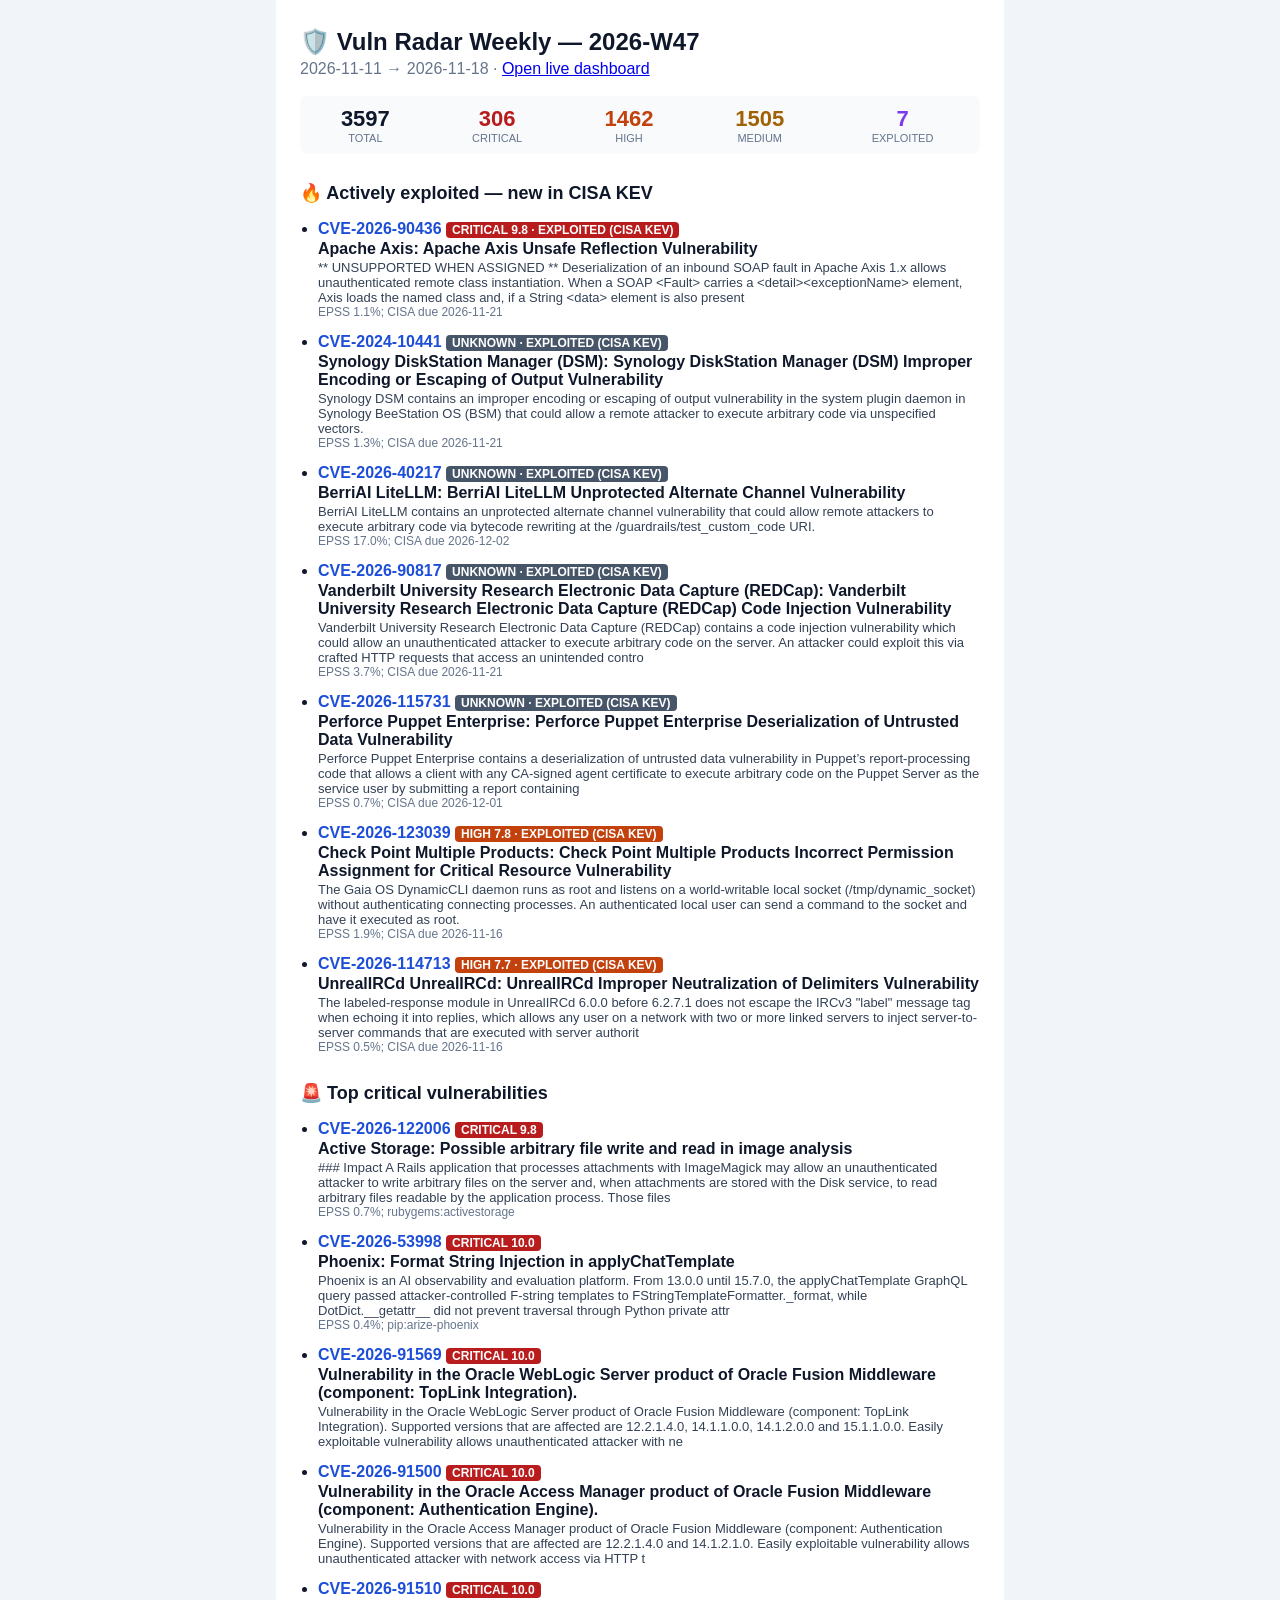
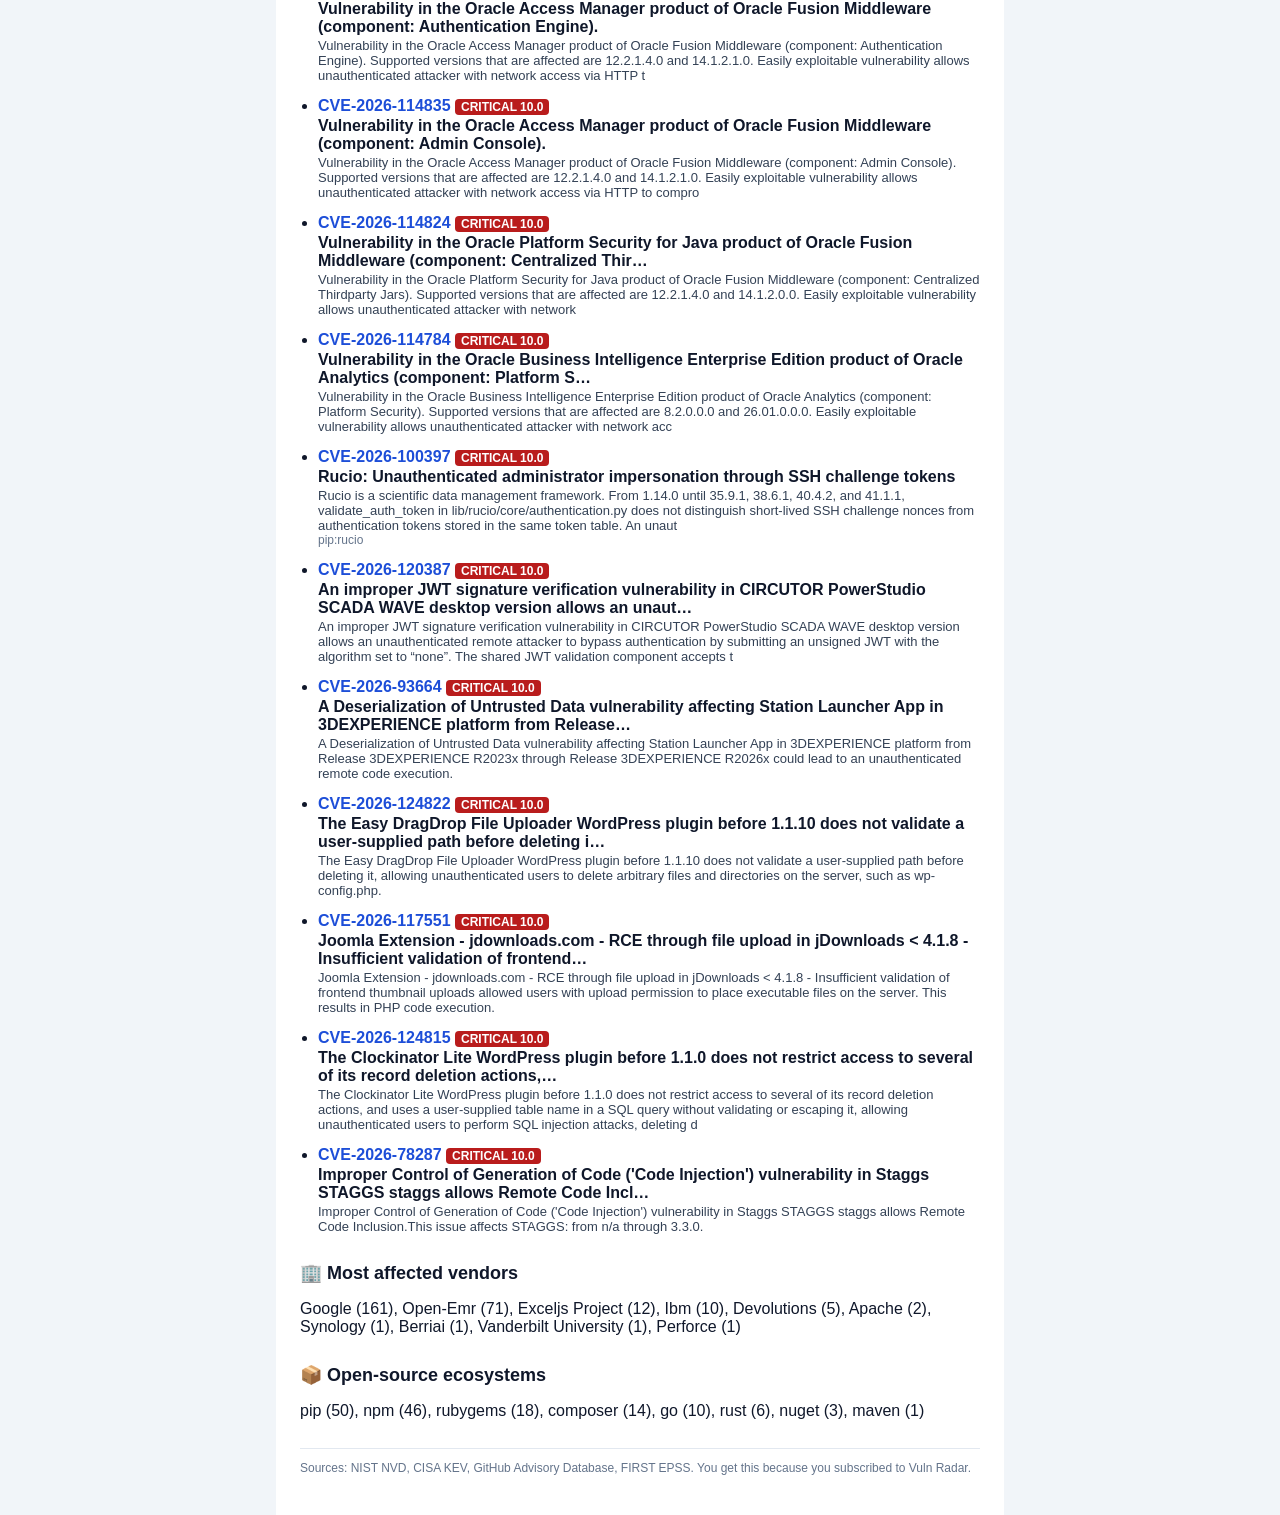
==== newsletters/2026-W47.html @ 82b502a0 "newsletter: 2026-W47" ====
<!doctype html><html><head><meta charset="utf-8"><meta name="viewport" content="width=device-width,initial-scale=1"><title>Vuln Radar Weekly 2026-W47</title></head><body style="margin:0;background:#f1f5f9;font-family:-apple-system,Segoe UI,Roboto,Helvetica,Arial,sans-serif;color:#0f172a"><div style="max-width:680px;margin:0 auto;background:#fff;padding:28px 24px"><h1 style="margin:0;font-size:24px">🛡️ Vuln Radar Weekly — 2026-W47</h1><p style="color:#64748b;margin:4px 0 18px">2026-11-11 → 2026-11-18 · <a href="https://ratsim-rabeson.github.io/vuln-radar/">Open live dashboard</a></p><table style="width:100%;border-collapse:collapse;background:#f8fafc;border-radius:8px"><tr><td style="padding:10px;text-align:center"><div style="font-size:22px;font-weight:800;color:#0f172a">3597</div><div style="font-size:11px;color:#64748b;text-transform:uppercase">Total</div></td><td style="padding:10px;text-align:center"><div style="font-size:22px;font-weight:800;color:#b91c1c">306</div><div style="font-size:11px;color:#64748b;text-transform:uppercase">Critical</div></td><td style="padding:10px;text-align:center"><div style="font-size:22px;font-weight:800;color:#c2410c">1462</div><div style="font-size:11px;color:#64748b;text-transform:uppercase">High</div></td><td style="padding:10px;text-align:center"><div style="font-size:22px;font-weight:800;color:#a16207">1505</div><div style="font-size:11px;color:#64748b;text-transform:uppercase">Medium</div></td><td style="padding:10px;text-align:center"><div style="font-size:22px;font-weight:800;color:#7c3aed">7</div><div style="font-size:11px;color:#64748b;text-transform:uppercase">Exploited</div></td></tr></table><h2 style="font-size:18px;margin:28px 0 10px">🔥 Actively exploited — new in CISA KEV</h2><ul style="padding-left:18px"><li style="margin:0 0 14px"><a href="https://nvd.nist.gov/vuln/detail/CVE-2026-90436" style="font-weight:700;color:#1d4ed8;text-decoration:none">CVE-2026-90436</a> <span style="background:#b91c1c;color:#fff;border-radius:4px;padding:1px 6px;font-size:12px;font-weight:600">CRITICAL 9.8 · EXPLOITED (CISA KEV)</span><div style="font-weight:600;margin:2px 0">Apache Axis: Apache Axis Unsafe Reflection Vulnerability</div><div style="color:#334155;font-size:13px">** UNSUPPORTED WHEN ASSIGNED ** Deserialization of an inbound SOAP fault in Apache Axis 1.x allows unauthenticated remote class instantiation. When a SOAP &lt;Fault&gt; carries a &lt;detail&gt;&lt;exceptionName&gt; element, Axis loads the named class and, if a String &lt;data&gt; element is also present</div><div style="color:#64748b;font-size:12px">EPSS 1.1%; CISA due 2026-11-21</div></li><li style="margin:0 0 14px"><a href="https://nvd.nist.gov/vuln/detail/CVE-2024-10441" style="font-weight:700;color:#1d4ed8;text-decoration:none">CVE-2024-10441</a> <span style="background:#475569;color:#fff;border-radius:4px;padding:1px 6px;font-size:12px;font-weight:600">UNKNOWN · EXPLOITED (CISA KEV)</span><div style="font-weight:600;margin:2px 0">Synology DiskStation Manager (DSM): Synology DiskStation Manager (DSM) Improper Encoding or Escaping of Output Vulnerability</div><div style="color:#334155;font-size:13px">Synology DSM contains an improper encoding or escaping of output vulnerability in the system plugin daemon in Synology BeeStation OS (BSM) that could allow a remote attacker to execute arbitrary code via unspecified vectors.</div><div style="color:#64748b;font-size:12px">EPSS 1.3%; CISA due 2026-11-21</div></li><li style="margin:0 0 14px"><a href="https://nvd.nist.gov/vuln/detail/CVE-2026-40217" style="font-weight:700;color:#1d4ed8;text-decoration:none">CVE-2026-40217</a> <span style="background:#475569;color:#fff;border-radius:4px;padding:1px 6px;font-size:12px;font-weight:600">UNKNOWN · EXPLOITED (CISA KEV)</span><div style="font-weight:600;margin:2px 0">BerriAI LiteLLM: BerriAI LiteLLM Unprotected Alternate Channel Vulnerability</div><div style="color:#334155;font-size:13px">BerriAI LiteLLM contains an unprotected alternate channel vulnerability that could allow remote attackers to execute arbitrary code via bytecode rewriting at the /guardrails/test_custom_code URI.</div><div style="color:#64748b;font-size:12px">EPSS 17.0%; CISA due 2026-12-02</div></li><li style="margin:0 0 14px"><a href="https://nvd.nist.gov/vuln/detail/CVE-2026-90817" style="font-weight:700;color:#1d4ed8;text-decoration:none">CVE-2026-90817</a> <span style="background:#475569;color:#fff;border-radius:4px;padding:1px 6px;font-size:12px;font-weight:600">UNKNOWN · EXPLOITED (CISA KEV)</span><div style="font-weight:600;margin:2px 0">Vanderbilt University Research Electronic Data Capture (REDCap): Vanderbilt University Research Electronic Data Capture (REDCap) Code Injection Vulnerability</div><div style="color:#334155;font-size:13px">Vanderbilt University Research Electronic Data Capture (REDCap) contains a code injection vulnerability which could allow an unauthenticated attacker to execute arbitrary code on the server. An attacker could exploit this via crafted HTTP requests that access an unintended contro</div><div style="color:#64748b;font-size:12px">EPSS 3.7%; CISA due 2026-11-21</div></li><li style="margin:0 0 14px"><a href="https://nvd.nist.gov/vuln/detail/CVE-2026-115731" style="font-weight:700;color:#1d4ed8;text-decoration:none">CVE-2026-115731</a> <span style="background:#475569;color:#fff;border-radius:4px;padding:1px 6px;font-size:12px;font-weight:600">UNKNOWN · EXPLOITED (CISA KEV)</span><div style="font-weight:600;margin:2px 0">Perforce Puppet Enterprise: Perforce Puppet Enterprise Deserialization of Untrusted Data Vulnerability</div><div style="color:#334155;font-size:13px">Perforce Puppet Enterprise contains a deserialization of untrusted data vulnerability in Puppet’s report-processing code that allows a client with any CA-signed agent certificate to execute arbitrary code on the Puppet Server as the service user by submitting a report containing </div><div style="color:#64748b;font-size:12px">EPSS 0.7%; CISA due 2026-12-01</div></li><li style="margin:0 0 14px"><a href="https://nvd.nist.gov/vuln/detail/CVE-2026-123039" style="font-weight:700;color:#1d4ed8;text-decoration:none">CVE-2026-123039</a> <span style="background:#c2410c;color:#fff;border-radius:4px;padding:1px 6px;font-size:12px;font-weight:600">HIGH 7.8 · EXPLOITED (CISA KEV)</span><div style="font-weight:600;margin:2px 0">Check Point Multiple Products: Check Point Multiple Products Incorrect Permission Assignment for Critical Resource Vulnerability</div><div style="color:#334155;font-size:13px">The Gaia OS DynamicCLI daemon runs as root and listens on a world-writable local socket (/tmp/dynamic_socket) without authenticating connecting processes. An authenticated local user can send a command to the socket and have it executed as root.</div><div style="color:#64748b;font-size:12px">EPSS 1.9%; CISA due 2026-11-16</div></li><li style="margin:0 0 14px"><a href="https://nvd.nist.gov/vuln/detail/CVE-2026-114713" style="font-weight:700;color:#1d4ed8;text-decoration:none">CVE-2026-114713</a> <span style="background:#c2410c;color:#fff;border-radius:4px;padding:1px 6px;font-size:12px;font-weight:600">HIGH 7.7 · EXPLOITED (CISA KEV)</span><div style="font-weight:600;margin:2px 0">UnrealIRCd UnrealIRCd: UnrealIRCd Improper Neutralization of Delimiters Vulnerability</div><div style="color:#334155;font-size:13px">The labeled-response module in UnrealIRCd 6.0.0 before 6.2.7.1 does not escape the IRCv3 &quot;label&quot; message tag when echoing it into replies, which allows any user on a network with two or more linked servers to inject server-to-server commands that are executed with server authorit</div><div style="color:#64748b;font-size:12px">EPSS 0.5%; CISA due 2026-11-16</div></li></ul><h2 style="font-size:18px;margin:28px 0 10px">🚨 Top critical vulnerabilities</h2><ul style="padding-left:18px"><li style="margin:0 0 14px"><a href="https://github.com/advisories/GHSA-f3w6-w445-fwh9" style="font-weight:700;color:#1d4ed8;text-decoration:none">CVE-2026-122006</a> <span style="background:#b91c1c;color:#fff;border-radius:4px;padding:1px 6px;font-size:12px;font-weight:600">CRITICAL 9.8</span><div style="font-weight:600;margin:2px 0">Active Storage: Possible arbitrary file write and read in image analysis</div><div style="color:#334155;font-size:13px">### Impact
A Rails application that processes attachments with ImageMagick may allow an unauthenticated attacker to write arbitrary files on the server and, when attachments are stored with the Disk service, to read arbitrary files readable by the application process. Those files</div><div style="color:#64748b;font-size:12px">EPSS 0.7%; rubygems:activestorage</div></li><li style="margin:0 0 14px"><a href="https://nvd.nist.gov/vuln/detail/CVE-2026-53998" style="font-weight:700;color:#1d4ed8;text-decoration:none">CVE-2026-53998</a> <span style="background:#b91c1c;color:#fff;border-radius:4px;padding:1px 6px;font-size:12px;font-weight:600">CRITICAL 10.0</span><div style="font-weight:600;margin:2px 0">Phoenix: Format String Injection in applyChatTemplate</div><div style="color:#334155;font-size:13px">Phoenix is an AI observability and evaluation platform. From 13.0.0 until 15.7.0, the applyChatTemplate GraphQL query passed attacker-controlled F-string templates to FStringTemplateFormatter._format, while DotDict.__getattr__ did not prevent traversal through Python private attr</div><div style="color:#64748b;font-size:12px">EPSS 0.4%; pip:arize-phoenix</div></li><li style="margin:0 0 14px"><a href="https://nvd.nist.gov/vuln/detail/CVE-2026-91569" style="font-weight:700;color:#1d4ed8;text-decoration:none">CVE-2026-91569</a> <span style="background:#b91c1c;color:#fff;border-radius:4px;padding:1px 6px;font-size:12px;font-weight:600">CRITICAL 10.0</span><div style="font-weight:600;margin:2px 0">Vulnerability in the Oracle WebLogic Server product of Oracle Fusion Middleware (component: TopLink Integration).</div><div style="color:#334155;font-size:13px">Vulnerability in the Oracle WebLogic Server product of Oracle Fusion Middleware (component: TopLink Integration).  Supported versions that are affected are 12.2.1.4.0, 14.1.1.0.0, 14.1.2.0.0 and  15.1.1.0.0. Easily exploitable vulnerability allows unauthenticated attacker with ne</div></li><li style="margin:0 0 14px"><a href="https://nvd.nist.gov/vuln/detail/CVE-2026-91500" style="font-weight:700;color:#1d4ed8;text-decoration:none">CVE-2026-91500</a> <span style="background:#b91c1c;color:#fff;border-radius:4px;padding:1px 6px;font-size:12px;font-weight:600">CRITICAL 10.0</span><div style="font-weight:600;margin:2px 0">Vulnerability in the Oracle Access Manager product of Oracle Fusion Middleware (component: Authentication Engine).</div><div style="color:#334155;font-size:13px">Vulnerability in the Oracle Access Manager product of Oracle Fusion Middleware (component: Authentication Engine).  Supported versions that are affected are 12.2.1.4.0 and  14.1.2.1.0. Easily exploitable vulnerability allows unauthenticated attacker with network access via HTTP t</div></li><li style="margin:0 0 14px"><a href="https://nvd.nist.gov/vuln/detail/CVE-2026-91510" style="font-weight:700;color:#1d4ed8;text-decoration:none">CVE-2026-91510</a> <span style="background:#b91c1c;color:#fff;border-radius:4px;padding:1px 6px;font-size:12px;font-weight:600">CRITICAL 10.0</span><div style="font-weight:600;margin:2px 0">Vulnerability in the Oracle Access Manager product of Oracle Fusion Middleware (component: Authentication Engine).</div><div style="color:#334155;font-size:13px">Vulnerability in the Oracle Access Manager product of Oracle Fusion Middleware (component: Authentication Engine).  Supported versions that are affected are 12.2.1.4.0 and  14.1.2.1.0. Easily exploitable vulnerability allows unauthenticated attacker with network access via HTTP t</div></li><li style="margin:0 0 14px"><a href="https://nvd.nist.gov/vuln/detail/CVE-2026-114835" style="font-weight:700;color:#1d4ed8;text-decoration:none">CVE-2026-114835</a> <span style="background:#b91c1c;color:#fff;border-radius:4px;padding:1px 6px;font-size:12px;font-weight:600">CRITICAL 10.0</span><div style="font-weight:600;margin:2px 0">Vulnerability in the Oracle Access Manager product of Oracle Fusion Middleware (component: Admin Console).</div><div style="color:#334155;font-size:13px">Vulnerability in the Oracle Access Manager product of Oracle Fusion Middleware (component: Admin Console).  Supported versions that are affected are 12.2.1.4.0 and  14.1.2.1.0. Easily exploitable vulnerability allows unauthenticated attacker with network access via HTTP to compro</div></li><li style="margin:0 0 14px"><a href="https://nvd.nist.gov/vuln/detail/CVE-2026-114824" style="font-weight:700;color:#1d4ed8;text-decoration:none">CVE-2026-114824</a> <span style="background:#b91c1c;color:#fff;border-radius:4px;padding:1px 6px;font-size:12px;font-weight:600">CRITICAL 10.0</span><div style="font-weight:600;margin:2px 0">Vulnerability in the Oracle Platform Security for Java product of Oracle Fusion Middleware (component: Centralized Thir…</div><div style="color:#334155;font-size:13px">Vulnerability in the Oracle Platform Security for Java product of Oracle Fusion Middleware (component: Centralized Thirdparty Jars).  Supported versions that are affected are 12.2.1.4.0 and  14.1.2.0.0. Easily exploitable vulnerability allows unauthenticated attacker with network</div></li><li style="margin:0 0 14px"><a href="https://nvd.nist.gov/vuln/detail/CVE-2026-114784" style="font-weight:700;color:#1d4ed8;text-decoration:none">CVE-2026-114784</a> <span style="background:#b91c1c;color:#fff;border-radius:4px;padding:1px 6px;font-size:12px;font-weight:600">CRITICAL 10.0</span><div style="font-weight:600;margin:2px 0">Vulnerability in the Oracle Business Intelligence Enterprise Edition product of Oracle Analytics (component: Platform S…</div><div style="color:#334155;font-size:13px">Vulnerability in the Oracle Business Intelligence Enterprise Edition product of Oracle Analytics (component: Platform Security).  Supported versions that are affected are 8.2.0.0.0 and  26.01.0.0.0. Easily exploitable vulnerability allows unauthenticated attacker with network acc</div></li><li style="margin:0 0 14px"><a href="https://nvd.nist.gov/vuln/detail/CVE-2026-100397" style="font-weight:700;color:#1d4ed8;text-decoration:none">CVE-2026-100397</a> <span style="background:#b91c1c;color:#fff;border-radius:4px;padding:1px 6px;font-size:12px;font-weight:600">CRITICAL 10.0</span><div style="font-weight:600;margin:2px 0">Rucio: Unauthenticated administrator impersonation through SSH challenge tokens</div><div style="color:#334155;font-size:13px">Rucio is a scientific data management framework. From 1.14.0 until 35.9.1, 38.6.1, 40.4.2, and 41.1.1, validate_auth_token in lib/rucio/core/authentication.py does not distinguish short-lived SSH challenge nonces from authentication tokens stored in the same token table. An unaut</div><div style="color:#64748b;font-size:12px">pip:rucio</div></li><li style="margin:0 0 14px"><a href="https://nvd.nist.gov/vuln/detail/CVE-2026-120387" style="font-weight:700;color:#1d4ed8;text-decoration:none">CVE-2026-120387</a> <span style="background:#b91c1c;color:#fff;border-radius:4px;padding:1px 6px;font-size:12px;font-weight:600">CRITICAL 10.0</span><div style="font-weight:600;margin:2px 0">An improper JWT signature verification vulnerability in CIRCUTOR PowerStudio SCADA WAVE desktop version allows an unaut…</div><div style="color:#334155;font-size:13px">An improper JWT signature verification vulnerability in CIRCUTOR PowerStudio SCADA WAVE desktop version allows an unauthenticated remote attacker to bypass authentication by submitting an unsigned JWT with the algorithm set to “none”. The shared JWT validation component accepts t</div></li><li style="margin:0 0 14px"><a href="https://nvd.nist.gov/vuln/detail/CVE-2026-93664" style="font-weight:700;color:#1d4ed8;text-decoration:none">CVE-2026-93664</a> <span style="background:#b91c1c;color:#fff;border-radius:4px;padding:1px 6px;font-size:12px;font-weight:600">CRITICAL 10.0</span><div style="font-weight:600;margin:2px 0">A Deserialization of Untrusted Data vulnerability affecting Station Launcher App in 3DEXPERIENCE platform from Release…</div><div style="color:#334155;font-size:13px">A Deserialization of Untrusted Data vulnerability affecting Station Launcher App in 3DEXPERIENCE platform from Release 3DEXPERIENCE R2023x through Release 3DEXPERIENCE R2026x could lead to an unauthenticated remote code execution.</div></li><li style="margin:0 0 14px"><a href="https://nvd.nist.gov/vuln/detail/CVE-2026-124822" style="font-weight:700;color:#1d4ed8;text-decoration:none">CVE-2026-124822</a> <span style="background:#b91c1c;color:#fff;border-radius:4px;padding:1px 6px;font-size:12px;font-weight:600">CRITICAL 10.0</span><div style="font-weight:600;margin:2px 0">The Easy DragDrop File Uploader WordPress plugin before 1.1.10 does not validate a user-supplied path before deleting i…</div><div style="color:#334155;font-size:13px">The Easy DragDrop File Uploader WordPress plugin before 1.1.10 does not validate a user-supplied path before deleting it, allowing unauthenticated users to delete arbitrary files and directories on the server, such as wp-config.php.</div></li><li style="margin:0 0 14px"><a href="https://nvd.nist.gov/vuln/detail/CVE-2026-117551" style="font-weight:700;color:#1d4ed8;text-decoration:none">CVE-2026-117551</a> <span style="background:#b91c1c;color:#fff;border-radius:4px;padding:1px 6px;font-size:12px;font-weight:600">CRITICAL 10.0</span><div style="font-weight:600;margin:2px 0">Joomla Extension - jdownloads.com - RCE through file upload in jDownloads &lt; 4.1.8 - Insufficient validation of frontend…</div><div style="color:#334155;font-size:13px">Joomla Extension - jdownloads.com - RCE through file upload in jDownloads &lt; 4.1.8 -  Insufficient validation of frontend thumbnail uploads allowed users with upload permission to place executable files on the server. This results in PHP code execution.</div></li><li style="margin:0 0 14px"><a href="https://nvd.nist.gov/vuln/detail/CVE-2026-124815" style="font-weight:700;color:#1d4ed8;text-decoration:none">CVE-2026-124815</a> <span style="background:#b91c1c;color:#fff;border-radius:4px;padding:1px 6px;font-size:12px;font-weight:600">CRITICAL 10.0</span><div style="font-weight:600;margin:2px 0">The Clockinator Lite WordPress plugin before 1.1.0 does not restrict access to several of its record deletion actions,…</div><div style="color:#334155;font-size:13px">The Clockinator Lite WordPress plugin before 1.1.0 does not restrict access to several of its record deletion actions, and uses a user-supplied table name in a SQL query without validating or escaping it, allowing unauthenticated users to perform SQL injection attacks, deleting d</div></li><li style="margin:0 0 14px"><a href="https://nvd.nist.gov/vuln/detail/CVE-2026-78287" style="font-weight:700;color:#1d4ed8;text-decoration:none">CVE-2026-78287</a> <span style="background:#b91c1c;color:#fff;border-radius:4px;padding:1px 6px;font-size:12px;font-weight:600">CRITICAL 10.0</span><div style="font-weight:600;margin:2px 0">Improper Control of Generation of Code (&#x27;Code Injection&#x27;) vulnerability in Staggs STAGGS staggs allows Remote Code Incl…</div><div style="color:#334155;font-size:13px">Improper Control of Generation of Code (&#x27;Code Injection&#x27;) vulnerability in Staggs STAGGS staggs allows Remote Code Inclusion.This issue affects STAGGS: from n/a through 3.3.0.</div></li></ul><h2 style="font-size:18px;margin:28px 0 10px">🏢 Most affected vendors</h2><p>Google (161), Open-Emr (71), Exceljs Project (12), Ibm (10), Devolutions (5), Apache (2), Synology (1), Berriai (1), Vanderbilt University (1), Perforce (1)</p><h2 style="font-size:18px;margin:28px 0 10px">📦 Open-source ecosystems</h2><p>pip (50), npm (46), rubygems (18), composer (14), go (10), rust (6), nuget (3), maven (1)</p><hr style="border:none;border-top:1px solid #e2e8f0;margin:28px 0 12px"><p style="font-size:12px;color:#64748b">Sources: NIST NVD, CISA KEV, GitHub Advisory Database, FIRST EPSS. You get this because you subscribed to Vuln Radar.</p></div></body></html>
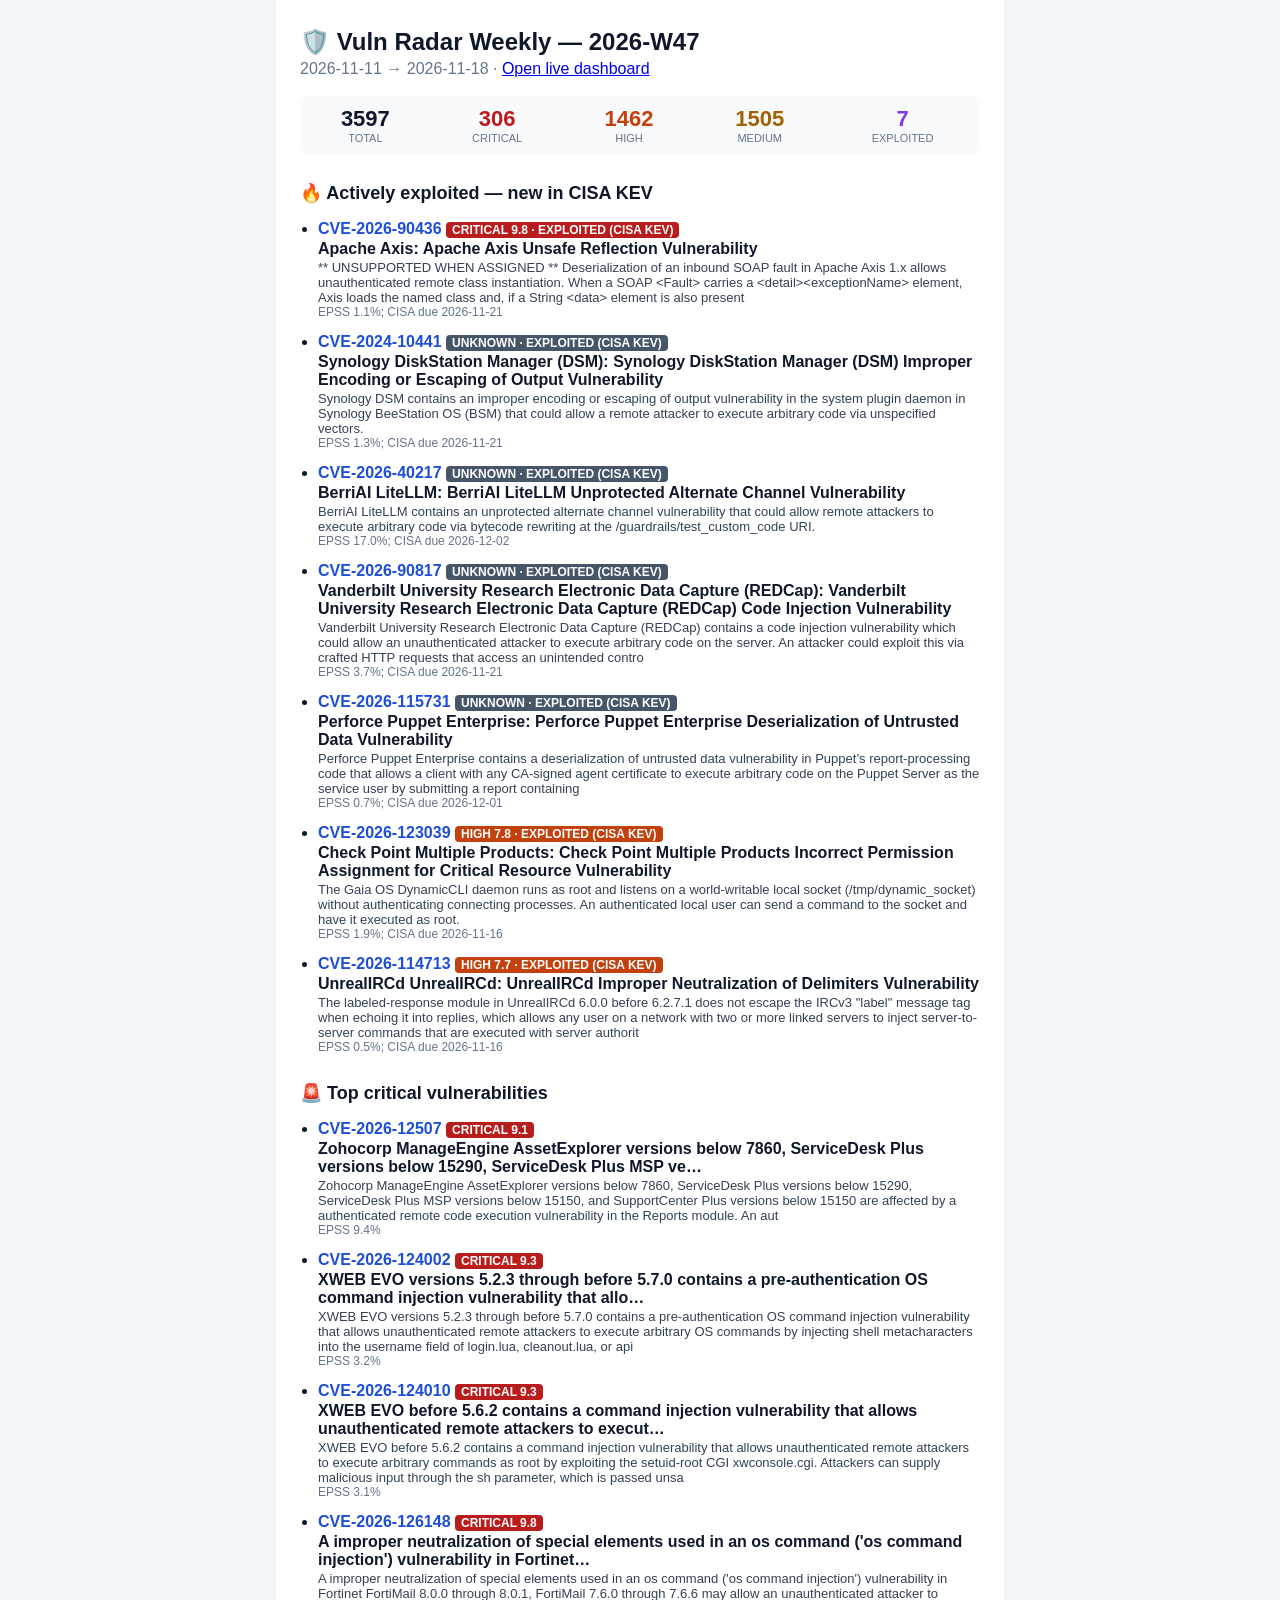
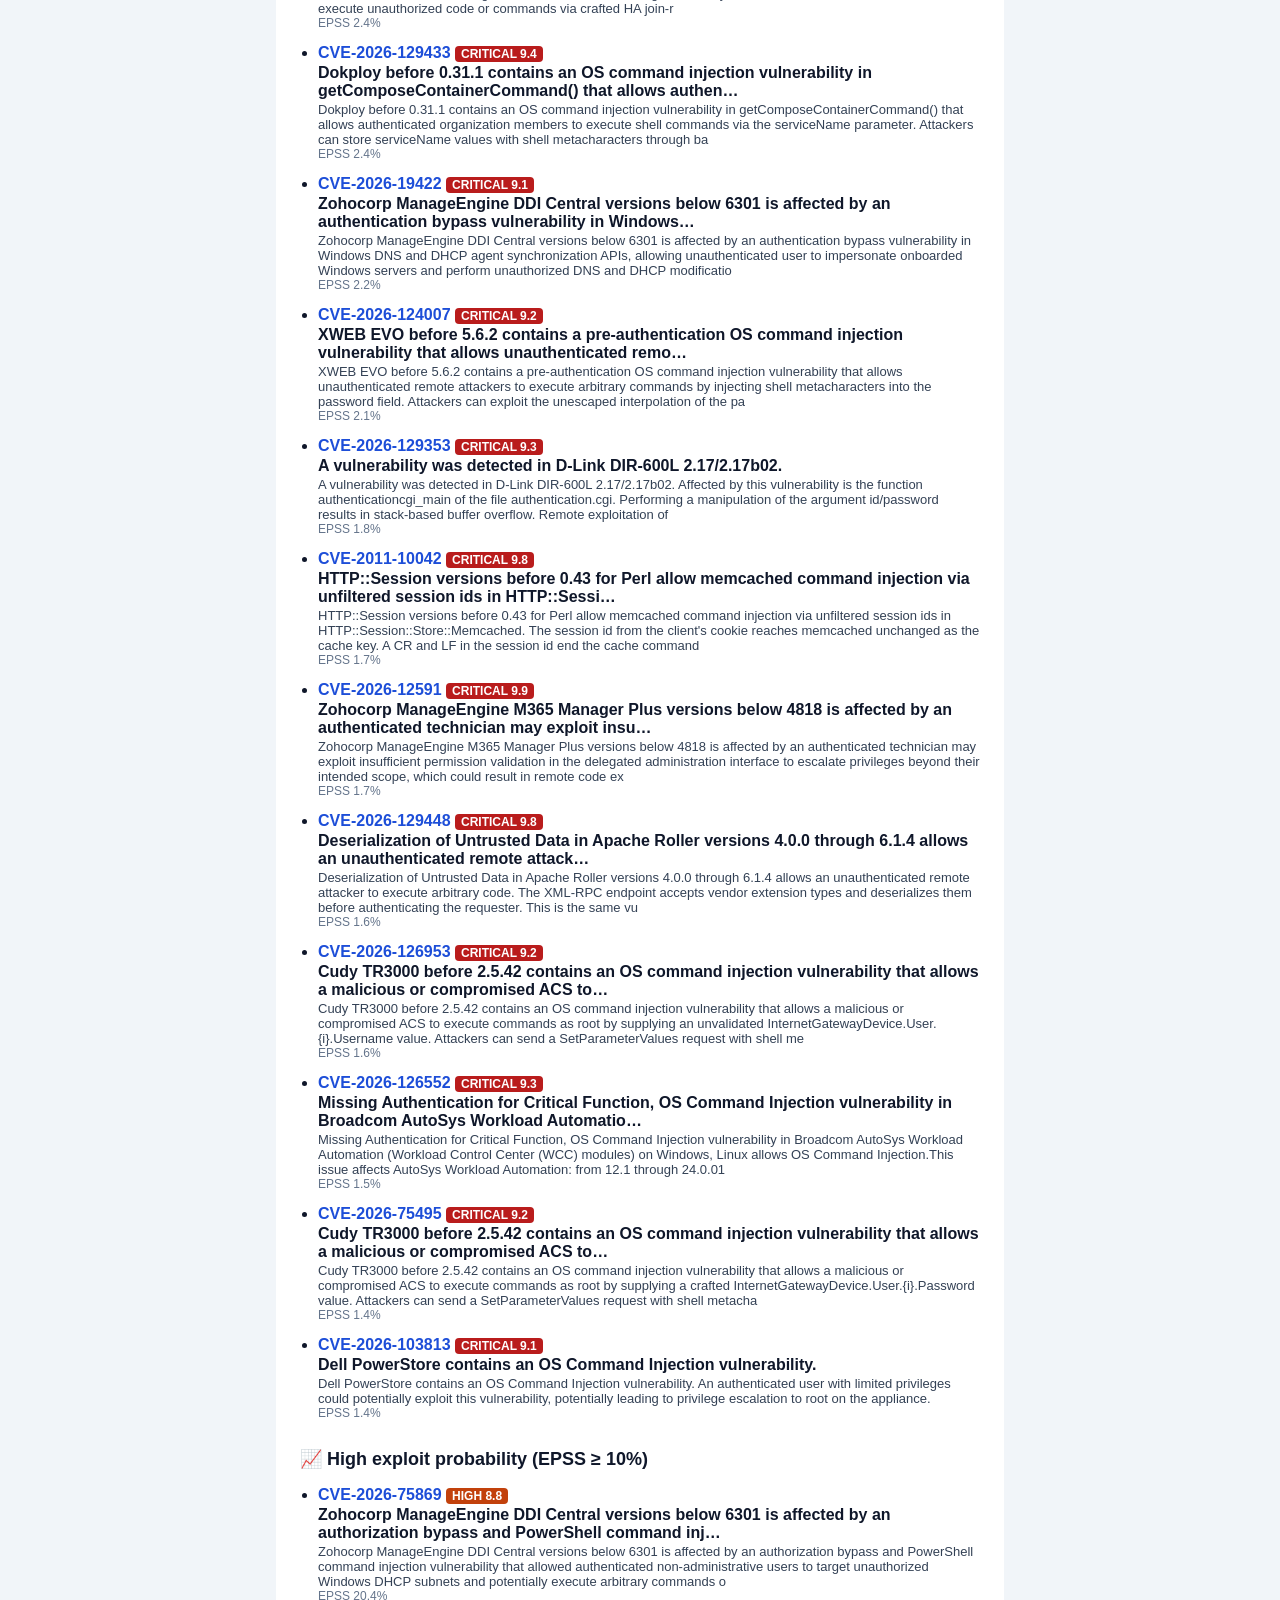
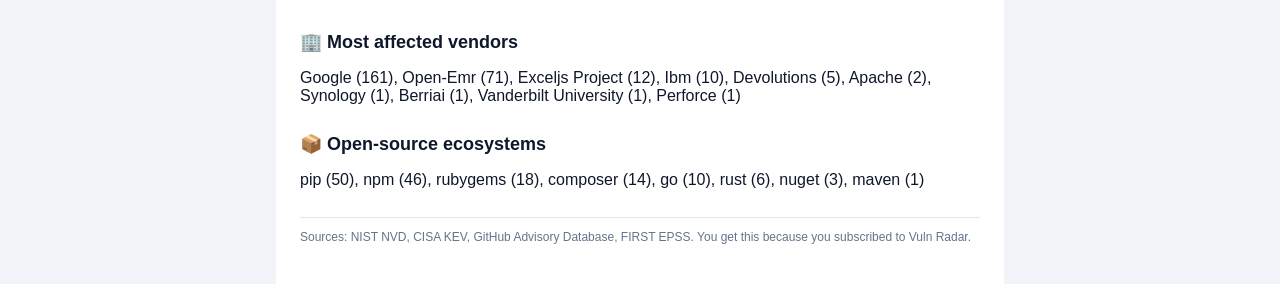
==== commit 91ea5f8b: "newsletter: 2026-W47" ====
--- a/newsletters/2026-W47.html
+++ b/newsletters/2026-W47.html
@@ -1,2 +1,7 @@
-<!doctype html><html><head><meta charset="utf-8"><meta name="viewport" content="width=device-width,initial-scale=1"><title>Vuln Radar Weekly 2026-W47</title></head><body style="margin:0;background:#f1f5f9;font-family:-apple-system,Segoe UI,Roboto,Helvetica,Arial,sans-serif;color:#0f172a"><div style="max-width:680px;margin:0 auto;background:#fff;padding:28px 24px"><h1 style="margin:0;font-size:24px">🛡️ Vuln Radar Weekly — 2026-W47</h1><p style="color:#64748b;margin:4px 0 18px">2026-11-11 → 2026-11-18 · <a href="https://ratsim-rabeson.github.io/vuln-radar/">Open live dashboard</a></p><table style="width:100%;border-collapse:collapse;background:#f8fafc;border-radius:8px"><tr><td style="padding:10px;text-align:center"><div style="font-size:22px;font-weight:800;color:#0f172a">3597</div><div style="font-size:11px;color:#64748b;text-transform:uppercase">Total</div></td><td style="padding:10px;text-align:center"><div style="font-size:22px;font-weight:800;color:#b91c1c">306</div><div style="font-size:11px;color:#64748b;text-transform:uppercase">Critical</div></td><td style="padding:10px;text-align:center"><div style="font-size:22px;font-weight:800;color:#c2410c">1462</div><div style="font-size:11px;color:#64748b;text-transform:uppercase">High</div></td><td style="padding:10px;text-align:center"><div style="font-size:22px;font-weight:800;color:#a16207">1505</div><div style="font-size:11px;color:#64748b;text-transform:uppercase">Medium</div></td><td style="padding:10px;text-align:center"><div style="font-size:22px;font-weight:800;color:#7c3aed">7</div><div style="font-size:11px;color:#64748b;text-transform:uppercase">Exploited</div></td></tr></table><h2 style="font-size:18px;margin:28px 0 10px">🔥 Actively exploited — new in CISA KEV</h2><ul style="padding-left:18px"><li style="margin:0 0 14px"><a href="https://nvd.nist.gov/vuln/detail/CVE-2026-90436" style="font-weight:700;color:#1d4ed8;text-decoration:none">CVE-2026-90436</a> <span style="background:#b91c1c;color:#fff;border-radius:4px;padding:1px 6px;font-size:12px;font-weight:600">CRITICAL 9.8 · EXPLOITED (CISA KEV)</span><div style="font-weight:600;margin:2px 0">Apache Axis: Apache Axis Unsafe Reflection Vulnerability</div><div style="color:#334155;font-size:13px">** UNSUPPORTED WHEN ASSIGNED ** Deserialization of an inbound SOAP fault in Apache Axis 1.x allows unauthenticated remote class instantiation. When a SOAP &lt;Fault&gt; carries a &lt;detail&gt;&lt;exceptionName&gt; element, Axis loads the named class and, if a String &lt;data&gt; element is also present</div><div style="color:#64748b;font-size:12px">EPSS 1.1%; CISA due 2026-11-21</div></li><li style="margin:0 0 14px"><a href="https://nvd.nist.gov/vuln/detail/CVE-2024-10441" style="font-weight:700;color:#1d4ed8;text-decoration:none">CVE-2024-10441</a> <span style="background:#475569;color:#fff;border-radius:4px;padding:1px 6px;font-size:12px;font-weight:600">UNKNOWN · EXPLOITED (CISA KEV)</span><div style="font-weight:600;margin:2px 0">Synology DiskStation Manager (DSM): Synology DiskStation Manager (DSM) Improper Encoding or Escaping of Output Vulnerability</div><div style="color:#334155;font-size:13px">Synology DSM contains an improper encoding or escaping of output vulnerability in the system plugin daemon in Synology BeeStation OS (BSM) that could allow a remote attacker to execute arbitrary code via unspecified vectors.</div><div style="color:#64748b;font-size:12px">EPSS 1.3%; CISA due 2026-11-21</div></li><li style="margin:0 0 14px"><a href="https://nvd.nist.gov/vuln/detail/CVE-2026-40217" style="font-weight:700;color:#1d4ed8;text-decoration:none">CVE-2026-40217</a> <span style="background:#475569;color:#fff;border-radius:4px;padding:1px 6px;font-size:12px;font-weight:600">UNKNOWN · EXPLOITED (CISA KEV)</span><div style="font-weight:600;margin:2px 0">BerriAI LiteLLM: BerriAI LiteLLM Unprotected Alternate Channel Vulnerability</div><div style="color:#334155;font-size:13px">BerriAI LiteLLM contains an unprotected alternate channel vulnerability that could allow remote attackers to execute arbitrary code via bytecode rewriting at the /guardrails/test_custom_code URI.</div><div style="color:#64748b;font-size:12px">EPSS 17.0%; CISA due 2026-12-02</div></li><li style="margin:0 0 14px"><a href="https://nvd.nist.gov/vuln/detail/CVE-2026-90817" style="font-weight:700;color:#1d4ed8;text-decoration:none">CVE-2026-90817</a> <span style="background:#475569;color:#fff;border-radius:4px;padding:1px 6px;font-size:12px;font-weight:600">UNKNOWN · EXPLOITED (CISA KEV)</span><div style="font-weight:600;margin:2px 0">Vanderbilt University Research Electronic Data Capture (REDCap): Vanderbilt University Research Electronic Data Capture (REDCap) Code Injection Vulnerability</div><div style="color:#334155;font-size:13px">Vanderbilt University Research Electronic Data Capture (REDCap) contains a code injection vulnerability which could allow an unauthenticated attacker to execute arbitrary code on the server. An attacker could exploit this via crafted HTTP requests that access an unintended contro</div><div style="color:#64748b;font-size:12px">EPSS 3.7%; CISA due 2026-11-21</div></li><li style="margin:0 0 14px"><a href="https://nvd.nist.gov/vuln/detail/CVE-2026-115731" style="font-weight:700;color:#1d4ed8;text-decoration:none">CVE-2026-115731</a> <span style="background:#475569;color:#fff;border-radius:4px;padding:1px 6px;font-size:12px;font-weight:600">UNKNOWN · EXPLOITED (CISA KEV)</span><div style="font-weight:600;margin:2px 0">Perforce Puppet Enterprise: Perforce Puppet Enterprise Deserialization of Untrusted Data Vulnerability</div><div style="color:#334155;font-size:13px">Perforce Puppet Enterprise contains a deserialization of untrusted data vulnerability in Puppet’s report-processing code that allows a client with any CA-signed agent certificate to execute arbitrary code on the Puppet Server as the service user by submitting a report containing </div><div style="color:#64748b;font-size:12px">EPSS 0.7%; CISA due 2026-12-01</div></li><li style="margin:0 0 14px"><a href="https://nvd.nist.gov/vuln/detail/CVE-2026-123039" style="font-weight:700;color:#1d4ed8;text-decoration:none">CVE-2026-123039</a> <span style="background:#c2410c;color:#fff;border-radius:4px;padding:1px 6px;font-size:12px;font-weight:600">HIGH 7.8 · EXPLOITED (CISA KEV)</span><div style="font-weight:600;margin:2px 0">Check Point Multiple Products: Check Point Multiple Products Incorrect Permission Assignment for Critical Resource Vulnerability</div><div style="color:#334155;font-size:13px">The Gaia OS DynamicCLI daemon runs as root and listens on a world-writable local socket (/tmp/dynamic_socket) without authenticating connecting processes. An authenticated local user can send a command to the socket and have it executed as root.</div><div style="color:#64748b;font-size:12px">EPSS 1.9%; CISA due 2026-11-16</div></li><li style="margin:0 0 14px"><a href="https://nvd.nist.gov/vuln/detail/CVE-2026-114713" style="font-weight:700;color:#1d4ed8;text-decoration:none">CVE-2026-114713</a> <span style="background:#c2410c;color:#fff;border-radius:4px;padding:1px 6px;font-size:12px;font-weight:600">HIGH 7.7 · EXPLOITED (CISA KEV)</span><div style="font-weight:600;margin:2px 0">UnrealIRCd UnrealIRCd: UnrealIRCd Improper Neutralization of Delimiters Vulnerability</div><div style="color:#334155;font-size:13px">The labeled-response module in UnrealIRCd 6.0.0 before 6.2.7.1 does not escape the IRCv3 &quot;label&quot; message tag when echoing it into replies, which allows any user on a network with two or more linked servers to inject server-to-server commands that are executed with server authorit</div><div style="color:#64748b;font-size:12px">EPSS 0.5%; CISA due 2026-11-16</div></li></ul><h2 style="font-size:18px;margin:28px 0 10px">🚨 Top critical vulnerabilities</h2><ul style="padding-left:18px"><li style="margin:0 0 14px"><a href="https://github.com/advisories/GHSA-f3w6-w445-fwh9" style="font-weight:700;color:#1d4ed8;text-decoration:none">CVE-2026-122006</a> <span style="background:#b91c1c;color:#fff;border-radius:4px;padding:1px 6px;font-size:12px;font-weight:600">CRITICAL 9.8</span><div style="font-weight:600;margin:2px 0">Active Storage: Possible arbitrary file write and read in image analysis</div><div style="color:#334155;font-size:13px">### Impact
-A Rails application that processes attachments with ImageMagick may allow an unauthenticated attacker to write arbitrary files on the server and, when attachments are stored with the Disk service, to read arbitrary files readable by the application process. Those files</div><div style="color:#64748b;font-size:12px">EPSS 0.7%; rubygems:activestorage</div></li><li style="margin:0 0 14px"><a href="https://nvd.nist.gov/vuln/detail/CVE-2026-53998" style="font-weight:700;color:#1d4ed8;text-decoration:none">CVE-2026-53998</a> <span style="background:#b91c1c;color:#fff;border-radius:4px;padding:1px 6px;font-size:12px;font-weight:600">CRITICAL 10.0</span><div style="font-weight:600;margin:2px 0">Phoenix: Format String Injection in applyChatTemplate</div><div style="color:#334155;font-size:13px">Phoenix is an AI observability and evaluation platform. From 13.0.0 until 15.7.0, the applyChatTemplate GraphQL query passed attacker-controlled F-string templates to FStringTemplateFormatter._format, while DotDict.__getattr__ did not prevent traversal through Python private attr</div><div style="color:#64748b;font-size:12px">EPSS 0.4%; pip:arize-phoenix</div></li><li style="margin:0 0 14px"><a href="https://nvd.nist.gov/vuln/detail/CVE-2026-91569" style="font-weight:700;color:#1d4ed8;text-decoration:none">CVE-2026-91569</a> <span style="background:#b91c1c;color:#fff;border-radius:4px;padding:1px 6px;font-size:12px;font-weight:600">CRITICAL 10.0</span><div style="font-weight:600;margin:2px 0">Vulnerability in the Oracle WebLogic Server product of Oracle Fusion Middleware (component: TopLink Integration).</div><div style="color:#334155;font-size:13px">Vulnerability in the Oracle WebLogic Server product of Oracle Fusion Middleware (component: TopLink Integration).  Supported versions that are affected are 12.2.1.4.0, 14.1.1.0.0, 14.1.2.0.0 and  15.1.1.0.0. Easily exploitable vulnerability allows unauthenticated attacker with ne</div></li><li style="margin:0 0 14px"><a href="https://nvd.nist.gov/vuln/detail/CVE-2026-91500" style="font-weight:700;color:#1d4ed8;text-decoration:none">CVE-2026-91500</a> <span style="background:#b91c1c;color:#fff;border-radius:4px;padding:1px 6px;font-size:12px;font-weight:600">CRITICAL 10.0</span><div style="font-weight:600;margin:2px 0">Vulnerability in the Oracle Access Manager product of Oracle Fusion Middleware (component: Authentication Engine).</div><div style="color:#334155;font-size:13px">Vulnerability in the Oracle Access Manager product of Oracle Fusion Middleware (component: Authentication Engine).  Supported versions that are affected are 12.2.1.4.0 and  14.1.2.1.0. Easily exploitable vulnerability allows unauthenticated attacker with network access via HTTP t</div></li><li style="margin:0 0 14px"><a href="https://nvd.nist.gov/vuln/detail/CVE-2026-91510" style="font-weight:700;color:#1d4ed8;text-decoration:none">CVE-2026-91510</a> <span style="background:#b91c1c;color:#fff;border-radius:4px;padding:1px 6px;font-size:12px;font-weight:600">CRITICAL 10.0</span><div style="font-weight:600;margin:2px 0">Vulnerability in the Oracle Access Manager product of Oracle Fusion Middleware (component: Authentication Engine).</div><div style="color:#334155;font-size:13px">Vulnerability in the Oracle Access Manager product of Oracle Fusion Middleware (component: Authentication Engine).  Supported versions that are affected are 12.2.1.4.0 and  14.1.2.1.0. Easily exploitable vulnerability allows unauthenticated attacker with network access via HTTP t</div></li><li style="margin:0 0 14px"><a href="https://nvd.nist.gov/vuln/detail/CVE-2026-114835" style="font-weight:700;color:#1d4ed8;text-decoration:none">CVE-2026-114835</a> <span style="background:#b91c1c;color:#fff;border-radius:4px;padding:1px 6px;font-size:12px;font-weight:600">CRITICAL 10.0</span><div style="font-weight:600;margin:2px 0">Vulnerability in the Oracle Access Manager product of Oracle Fusion Middleware (component: Admin Console).</div><div style="color:#334155;font-size:13px">Vulnerability in the Oracle Access Manager product of Oracle Fusion Middleware (component: Admin Console).  Supported versions that are affected are 12.2.1.4.0 and  14.1.2.1.0. Easily exploitable vulnerability allows unauthenticated attacker with network access via HTTP to compro</div></li><li style="margin:0 0 14px"><a href="https://nvd.nist.gov/vuln/detail/CVE-2026-114824" style="font-weight:700;color:#1d4ed8;text-decoration:none">CVE-2026-114824</a> <span style="background:#b91c1c;color:#fff;border-radius:4px;padding:1px 6px;font-size:12px;font-weight:600">CRITICAL 10.0</span><div style="font-weight:600;margin:2px 0">Vulnerability in the Oracle Platform Security for Java product of Oracle Fusion Middleware (component: Centralized Thir…</div><div style="color:#334155;font-size:13px">Vulnerability in the Oracle Platform Security for Java product of Oracle Fusion Middleware (component: Centralized Thirdparty Jars).  Supported versions that are affected are 12.2.1.4.0 and  14.1.2.0.0. Easily exploitable vulnerability allows unauthenticated attacker with network</div></li><li style="margin:0 0 14px"><a href="https://nvd.nist.gov/vuln/detail/CVE-2026-114784" style="font-weight:700;color:#1d4ed8;text-decoration:none">CVE-2026-114784</a> <span style="background:#b91c1c;color:#fff;border-radius:4px;padding:1px 6px;font-size:12px;font-weight:600">CRITICAL 10.0</span><div style="font-weight:600;margin:2px 0">Vulnerability in the Oracle Business Intelligence Enterprise Edition product of Oracle Analytics (component: Platform S…</div><div style="color:#334155;font-size:13px">Vulnerability in the Oracle Business Intelligence Enterprise Edition product of Oracle Analytics (component: Platform Security).  Supported versions that are affected are 8.2.0.0.0 and  26.01.0.0.0. Easily exploitable vulnerability allows unauthenticated attacker with network acc</div></li><li style="margin:0 0 14px"><a href="https://nvd.nist.gov/vuln/detail/CVE-2026-100397" style="font-weight:700;color:#1d4ed8;text-decoration:none">CVE-2026-100397</a> <span style="background:#b91c1c;color:#fff;border-radius:4px;padding:1px 6px;font-size:12px;font-weight:600">CRITICAL 10.0</span><div style="font-weight:600;margin:2px 0">Rucio: Unauthenticated administrator impersonation through SSH challenge tokens</div><div style="color:#334155;font-size:13px">Rucio is a scientific data management framework. From 1.14.0 until 35.9.1, 38.6.1, 40.4.2, and 41.1.1, validate_auth_token in lib/rucio/core/authentication.py does not distinguish short-lived SSH challenge nonces from authentication tokens stored in the same token table. An unaut</div><div style="color:#64748b;font-size:12px">pip:rucio</div></li><li style="margin:0 0 14px"><a href="https://nvd.nist.gov/vuln/detail/CVE-2026-120387" style="font-weight:700;color:#1d4ed8;text-decoration:none">CVE-2026-120387</a> <span style="background:#b91c1c;color:#fff;border-radius:4px;padding:1px 6px;font-size:12px;font-weight:600">CRITICAL 10.0</span><div style="font-weight:600;margin:2px 0">An improper JWT signature verification vulnerability in CIRCUTOR PowerStudio SCADA WAVE desktop version allows an unaut…</div><div style="color:#334155;font-size:13px">An improper JWT signature verification vulnerability in CIRCUTOR PowerStudio SCADA WAVE desktop version allows an unauthenticated remote attacker to bypass authentication by submitting an unsigned JWT with the algorithm set to “none”. The shared JWT validation component accepts t</div></li><li style="margin:0 0 14px"><a href="https://nvd.nist.gov/vuln/detail/CVE-2026-93664" style="font-weight:700;color:#1d4ed8;text-decoration:none">CVE-2026-93664</a> <span style="background:#b91c1c;color:#fff;border-radius:4px;padding:1px 6px;font-size:12px;font-weight:600">CRITICAL 10.0</span><div style="font-weight:600;margin:2px 0">A Deserialization of Untrusted Data vulnerability affecting Station Launcher App in 3DEXPERIENCE platform from Release…</div><div style="color:#334155;font-size:13px">A Deserialization of Untrusted Data vulnerability affecting Station Launcher App in 3DEXPERIENCE platform from Release 3DEXPERIENCE R2023x through Release 3DEXPERIENCE R2026x could lead to an unauthenticated remote code execution.</div></li><li style="margin:0 0 14px"><a href="https://nvd.nist.gov/vuln/detail/CVE-2026-124822" style="font-weight:700;color:#1d4ed8;text-decoration:none">CVE-2026-124822</a> <span style="background:#b91c1c;color:#fff;border-radius:4px;padding:1px 6px;font-size:12px;font-weight:600">CRITICAL 10.0</span><div style="font-weight:600;margin:2px 0">The Easy DragDrop File Uploader WordPress plugin before 1.1.10 does not validate a user-supplied path before deleting i…</div><div style="color:#334155;font-size:13px">The Easy DragDrop File Uploader WordPress plugin before 1.1.10 does not validate a user-supplied path before deleting it, allowing unauthenticated users to delete arbitrary files and directories on the server, such as wp-config.php.</div></li><li style="margin:0 0 14px"><a href="https://nvd.nist.gov/vuln/detail/CVE-2026-117551" style="font-weight:700;color:#1d4ed8;text-decoration:none">CVE-2026-117551</a> <span style="background:#b91c1c;color:#fff;border-radius:4px;padding:1px 6px;font-size:12px;font-weight:600">CRITICAL 10.0</span><div style="font-weight:600;margin:2px 0">Joomla Extension - jdownloads.com - RCE through file upload in jDownloads &lt; 4.1.8 - Insufficient validation of frontend…</div><div style="color:#334155;font-size:13px">Joomla Extension - jdownloads.com - RCE through file upload in jDownloads &lt; 4.1.8 -  Insufficient validation of frontend thumbnail uploads allowed users with upload permission to place executable files on the server. This results in PHP code execution.</div></li><li style="margin:0 0 14px"><a href="https://nvd.nist.gov/vuln/detail/CVE-2026-124815" style="font-weight:700;color:#1d4ed8;text-decoration:none">CVE-2026-124815</a> <span style="background:#b91c1c;color:#fff;border-radius:4px;padding:1px 6px;font-size:12px;font-weight:600">CRITICAL 10.0</span><div style="font-weight:600;margin:2px 0">The Clockinator Lite WordPress plugin before 1.1.0 does not restrict access to several of its record deletion actions,…</div><div style="color:#334155;font-size:13px">The Clockinator Lite WordPress plugin before 1.1.0 does not restrict access to several of its record deletion actions, and uses a user-supplied table name in a SQL query without validating or escaping it, allowing unauthenticated users to perform SQL injection attacks, deleting d</div></li><li style="margin:0 0 14px"><a href="https://nvd.nist.gov/vuln/detail/CVE-2026-78287" style="font-weight:700;color:#1d4ed8;text-decoration:none">CVE-2026-78287</a> <span style="background:#b91c1c;color:#fff;border-radius:4px;padding:1px 6px;font-size:12px;font-weight:600">CRITICAL 10.0</span><div style="font-weight:600;margin:2px 0">Improper Control of Generation of Code (&#x27;Code Injection&#x27;) vulnerability in Staggs STAGGS staggs allows Remote Code Incl…</div><div style="color:#334155;font-size:13px">Improper Control of Generation of Code (&#x27;Code Injection&#x27;) vulnerability in Staggs STAGGS staggs allows Remote Code Inclusion.This issue affects STAGGS: from n/a through 3.3.0.</div></li></ul><h2 style="font-size:18px;margin:28px 0 10px">🏢 Most affected vendors</h2><p>Google (161), Open-Emr (71), Exceljs Project (12), Ibm (10), Devolutions (5), Apache (2), Synology (1), Berriai (1), Vanderbilt University (1), Perforce (1)</p><h2 style="font-size:18px;margin:28px 0 10px">📦 Open-source ecosystems</h2><p>pip (50), npm (46), rubygems (18), composer (14), go (10), rust (6), nuget (3), maven (1)</p><hr style="border:none;border-top:1px solid #e2e8f0;margin:28px 0 12px"><p style="font-size:12px;color:#64748b">Sources: NIST NVD, CISA KEV, GitHub Advisory Database, FIRST EPSS. You get this because you subscribed to Vuln Radar.</p></div></body></html>+<!doctype html><html><head><meta charset="utf-8"><meta name="viewport" content="width=device-width,initial-scale=1"><title>Vuln Radar Weekly 2026-W47</title></head><body style="margin:0;background:#f1f5f9;font-family:-apple-system,Segoe UI,Roboto,Helvetica,Arial,sans-serif;color:#0f172a"><div style="max-width:680px;margin:0 auto;background:#fff;padding:28px 24px"><h1 style="margin:0;font-size:24px">🛡️ Vuln Radar Weekly — 2026-W47</h1><p style="color:#64748b;margin:4px 0 18px">2026-11-11 → 2026-11-18 · <a href="https://ratsim-rabeson.github.io/vuln-radar/">Open live dashboard</a></p><table style="width:100%;border-collapse:collapse;background:#f8fafc;border-radius:8px"><tr><td style="padding:10px;text-align:center"><div style="font-size:22px;font-weight:800;color:#0f172a">3597</div><div style="font-size:11px;color:#64748b;text-transform:uppercase">Total</div></td><td style="padding:10px;text-align:center"><div style="font-size:22px;font-weight:800;color:#b91c1c">306</div><div style="font-size:11px;color:#64748b;text-transform:uppercase">Critical</div></td><td style="padding:10px;text-align:center"><div style="font-size:22px;font-weight:800;color:#c2410c">1462</div><div style="font-size:11px;color:#64748b;text-transform:uppercase">High</div></td><td style="padding:10px;text-align:center"><div style="font-size:22px;font-weight:800;color:#a16207">1505</div><div style="font-size:11px;color:#64748b;text-transform:uppercase">Medium</div></td><td style="padding:10px;text-align:center"><div style="font-size:22px;font-weight:800;color:#7c3aed">7</div><div style="font-size:11px;color:#64748b;text-transform:uppercase">Exploited</div></td></tr></table><h2 style="font-size:18px;margin:28px 0 10px">🔥 Actively exploited — new in CISA KEV</h2><ul style="padding-left:18px"><li style="margin:0 0 14px"><a href="https://nvd.nist.gov/vuln/detail/CVE-2026-90436" style="font-weight:700;color:#1d4ed8;text-decoration:none">CVE-2026-90436</a> <span style="background:#b91c1c;color:#fff;border-radius:4px;padding:1px 6px;font-size:12px;font-weight:600">CRITICAL 9.8 · EXPLOITED (CISA KEV)</span><div style="font-weight:600;margin:2px 0">Apache Axis: Apache Axis Unsafe Reflection Vulnerability</div><div style="color:#334155;font-size:13px">** UNSUPPORTED WHEN ASSIGNED ** Deserialization of an inbound SOAP fault in Apache Axis 1.x allows unauthenticated remote class instantiation. When a SOAP &lt;Fault&gt; carries a &lt;detail&gt;&lt;exceptionName&gt; element, Axis loads the named class and, if a String &lt;data&gt; element is also present</div><div style="color:#64748b;font-size:12px">EPSS 1.1%; CISA due 2026-11-21</div></li><li style="margin:0 0 14px"><a href="https://nvd.nist.gov/vuln/detail/CVE-2024-10441" style="font-weight:700;color:#1d4ed8;text-decoration:none">CVE-2024-10441</a> <span style="background:#475569;color:#fff;border-radius:4px;padding:1px 6px;font-size:12px;font-weight:600">UNKNOWN · EXPLOITED (CISA KEV)</span><div style="font-weight:600;margin:2px 0">Synology DiskStation Manager (DSM): Synology DiskStation Manager (DSM) Improper Encoding or Escaping of Output Vulnerability</div><div style="color:#334155;font-size:13px">Synology DSM contains an improper encoding or escaping of output vulnerability in the system plugin daemon in Synology BeeStation OS (BSM) that could allow a remote attacker to execute arbitrary code via unspecified vectors.</div><div style="color:#64748b;font-size:12px">EPSS 1.3%; CISA due 2026-11-21</div></li><li style="margin:0 0 14px"><a href="https://nvd.nist.gov/vuln/detail/CVE-2026-40217" style="font-weight:700;color:#1d4ed8;text-decoration:none">CVE-2026-40217</a> <span style="background:#475569;color:#fff;border-radius:4px;padding:1px 6px;font-size:12px;font-weight:600">UNKNOWN · EXPLOITED (CISA KEV)</span><div style="font-weight:600;margin:2px 0">BerriAI LiteLLM: BerriAI LiteLLM Unprotected Alternate Channel Vulnerability</div><div style="color:#334155;font-size:13px">BerriAI LiteLLM contains an unprotected alternate channel vulnerability that could allow remote attackers to execute arbitrary code via bytecode rewriting at the /guardrails/test_custom_code URI.</div><div style="color:#64748b;font-size:12px">EPSS 17.0%; CISA due 2026-12-02</div></li><li style="margin:0 0 14px"><a href="https://nvd.nist.gov/vuln/detail/CVE-2026-90817" style="font-weight:700;color:#1d4ed8;text-decoration:none">CVE-2026-90817</a> <span style="background:#475569;color:#fff;border-radius:4px;padding:1px 6px;font-size:12px;font-weight:600">UNKNOWN · EXPLOITED (CISA KEV)</span><div style="font-weight:600;margin:2px 0">Vanderbilt University Research Electronic Data Capture (REDCap): Vanderbilt University Research Electronic Data Capture (REDCap) Code Injection Vulnerability</div><div style="color:#334155;font-size:13px">Vanderbilt University Research Electronic Data Capture (REDCap) contains a code injection vulnerability which could allow an unauthenticated attacker to execute arbitrary code on the server. An attacker could exploit this via crafted HTTP requests that access an unintended contro</div><div style="color:#64748b;font-size:12px">EPSS 3.7%; CISA due 2026-11-21</div></li><li style="margin:0 0 14px"><a href="https://nvd.nist.gov/vuln/detail/CVE-2026-115731" style="font-weight:700;color:#1d4ed8;text-decoration:none">CVE-2026-115731</a> <span style="background:#475569;color:#fff;border-radius:4px;padding:1px 6px;font-size:12px;font-weight:600">UNKNOWN · EXPLOITED (CISA KEV)</span><div style="font-weight:600;margin:2px 0">Perforce Puppet Enterprise: Perforce Puppet Enterprise Deserialization of Untrusted Data Vulnerability</div><div style="color:#334155;font-size:13px">Perforce Puppet Enterprise contains a deserialization of untrusted data vulnerability in Puppet’s report-processing code that allows a client with any CA-signed agent certificate to execute arbitrary code on the Puppet Server as the service user by submitting a report containing </div><div style="color:#64748b;font-size:12px">EPSS 0.7%; CISA due 2026-12-01</div></li><li style="margin:0 0 14px"><a href="https://nvd.nist.gov/vuln/detail/CVE-2026-123039" style="font-weight:700;color:#1d4ed8;text-decoration:none">CVE-2026-123039</a> <span style="background:#c2410c;color:#fff;border-radius:4px;padding:1px 6px;font-size:12px;font-weight:600">HIGH 7.8 · EXPLOITED (CISA KEV)</span><div style="font-weight:600;margin:2px 0">Check Point Multiple Products: Check Point Multiple Products Incorrect Permission Assignment for Critical Resource Vulnerability</div><div style="color:#334155;font-size:13px">The Gaia OS DynamicCLI daemon runs as root and listens on a world-writable local socket (/tmp/dynamic_socket) without authenticating connecting processes. An authenticated local user can send a command to the socket and have it executed as root.</div><div style="color:#64748b;font-size:12px">EPSS 1.9%; CISA due 2026-11-16</div></li><li style="margin:0 0 14px"><a href="https://nvd.nist.gov/vuln/detail/CVE-2026-114713" style="font-weight:700;color:#1d4ed8;text-decoration:none">CVE-2026-114713</a> <span style="background:#c2410c;color:#fff;border-radius:4px;padding:1px 6px;font-size:12px;font-weight:600">HIGH 7.7 · EXPLOITED (CISA KEV)</span><div style="font-weight:600;margin:2px 0">UnrealIRCd UnrealIRCd: UnrealIRCd Improper Neutralization of Delimiters Vulnerability</div><div style="color:#334155;font-size:13px">The labeled-response module in UnrealIRCd 6.0.0 before 6.2.7.1 does not escape the IRCv3 &quot;label&quot; message tag when echoing it into replies, which allows any user on a network with two or more linked servers to inject server-to-server commands that are executed with server authorit</div><div style="color:#64748b;font-size:12px">EPSS 0.5%; CISA due 2026-11-16</div></li></ul><h2 style="font-size:18px;margin:28px 0 10px">🚨 Top critical vulnerabilities</h2><ul style="padding-left:18px"><li style="margin:0 0 14px"><a href="https://nvd.nist.gov/vuln/detail/CVE-2026-12507" style="font-weight:700;color:#1d4ed8;text-decoration:none">CVE-2026-12507</a> <span style="background:#b91c1c;color:#fff;border-radius:4px;padding:1px 6px;font-size:12px;font-weight:600">CRITICAL 9.1</span><div style="font-weight:600;margin:2px 0">Zohocorp ManageEngine AssetExplorer versions below 7860, ServiceDesk Plus versions below 15290, ServiceDesk Plus MSP ve…</div><div style="color:#334155;font-size:13px">Zohocorp ManageEngine AssetExplorer versions below 7860, ServiceDesk Plus versions below 15290, ServiceDesk Plus MSP versions below 15150, and SupportCenter Plus versions below 15150 are affected by a authenticated remote code execution vulnerability in the Reports module. An aut</div><div style="color:#64748b;font-size:12px">EPSS 9.4%</div></li><li style="margin:0 0 14px"><a href="https://nvd.nist.gov/vuln/detail/CVE-2026-124002" style="font-weight:700;color:#1d4ed8;text-decoration:none">CVE-2026-124002</a> <span style="background:#b91c1c;color:#fff;border-radius:4px;padding:1px 6px;font-size:12px;font-weight:600">CRITICAL 9.3</span><div style="font-weight:600;margin:2px 0">XWEB EVO versions 5.2.3 through before 5.7.0 contains a pre-authentication OS command injection vulnerability that allo…</div><div style="color:#334155;font-size:13px">XWEB EVO versions 5.2.3 through before 5.7.0 contains a pre-authentication OS command injection vulnerability that allows unauthenticated remote attackers to execute arbitrary OS commands by injecting shell metacharacters into the username field of login.lua, cleanout.lua, or api</div><div style="color:#64748b;font-size:12px">EPSS 3.2%</div></li><li style="margin:0 0 14px"><a href="https://nvd.nist.gov/vuln/detail/CVE-2026-124010" style="font-weight:700;color:#1d4ed8;text-decoration:none">CVE-2026-124010</a> <span style="background:#b91c1c;color:#fff;border-radius:4px;padding:1px 6px;font-size:12px;font-weight:600">CRITICAL 9.3</span><div style="font-weight:600;margin:2px 0">XWEB EVO before 5.6.2 contains a command injection vulnerability that allows unauthenticated remote attackers to execut…</div><div style="color:#334155;font-size:13px">XWEB EVO before 5.6.2 contains a command injection vulnerability that allows unauthenticated remote attackers to execute arbitrary commands as root by exploiting the setuid-root CGI xwconsole.cgi. Attackers can supply malicious input through the sh parameter, which is passed unsa</div><div style="color:#64748b;font-size:12px">EPSS 3.1%</div></li><li style="margin:0 0 14px"><a href="https://nvd.nist.gov/vuln/detail/CVE-2026-126148" style="font-weight:700;color:#1d4ed8;text-decoration:none">CVE-2026-126148</a> <span style="background:#b91c1c;color:#fff;border-radius:4px;padding:1px 6px;font-size:12px;font-weight:600">CRITICAL 9.8</span><div style="font-weight:600;margin:2px 0">A improper neutralization of special elements used in an os command (&#x27;os command injection&#x27;) vulnerability in Fortinet…</div><div style="color:#334155;font-size:13px">A improper neutralization of special elements used in an os command (&#x27;os command injection&#x27;) vulnerability in Fortinet FortiMail 8.0.0 through 8.0.1, FortiMail 7.6.0 through 7.6.6 may allow an unauthenticated attacker to execute unauthorized code or commands via crafted HA join-r</div><div style="color:#64748b;font-size:12px">EPSS 2.4%</div></li><li style="margin:0 0 14px"><a href="https://nvd.nist.gov/vuln/detail/CVE-2026-129433" style="font-weight:700;color:#1d4ed8;text-decoration:none">CVE-2026-129433</a> <span style="background:#b91c1c;color:#fff;border-radius:4px;padding:1px 6px;font-size:12px;font-weight:600">CRITICAL 9.4</span><div style="font-weight:600;margin:2px 0">Dokploy before 0.31.1 contains an OS command injection vulnerability in getComposeContainerCommand() that allows authen…</div><div style="color:#334155;font-size:13px">Dokploy before 0.31.1 contains an OS command injection vulnerability in getComposeContainerCommand() that allows authenticated organization members to execute shell commands via the serviceName parameter. Attackers can store serviceName values with shell metacharacters through ba</div><div style="color:#64748b;font-size:12px">EPSS 2.4%</div></li><li style="margin:0 0 14px"><a href="https://nvd.nist.gov/vuln/detail/CVE-2026-19422" style="font-weight:700;color:#1d4ed8;text-decoration:none">CVE-2026-19422</a> <span style="background:#b91c1c;color:#fff;border-radius:4px;padding:1px 6px;font-size:12px;font-weight:600">CRITICAL 9.1</span><div style="font-weight:600;margin:2px 0">Zohocorp ManageEngine DDI Central versions below 6301 is affected by an authentication bypass vulnerability in Windows…</div><div style="color:#334155;font-size:13px">Zohocorp ManageEngine DDI Central versions below 6301 is affected by an authentication bypass vulnerability in Windows DNS and DHCP agent synchronization APIs, allowing unauthenticated user to impersonate onboarded Windows servers and perform unauthorized DNS and DHCP modificatio</div><div style="color:#64748b;font-size:12px">EPSS 2.2%</div></li><li style="margin:0 0 14px"><a href="https://nvd.nist.gov/vuln/detail/CVE-2026-124007" style="font-weight:700;color:#1d4ed8;text-decoration:none">CVE-2026-124007</a> <span style="background:#b91c1c;color:#fff;border-radius:4px;padding:1px 6px;font-size:12px;font-weight:600">CRITICAL 9.2</span><div style="font-weight:600;margin:2px 0">XWEB EVO before 5.6.2 contains a pre-authentication OS command injection vulnerability that allows unauthenticated remo…</div><div style="color:#334155;font-size:13px">XWEB EVO before 5.6.2 contains a pre-authentication OS command injection vulnerability that allows unauthenticated remote attackers to execute arbitrary commands by injecting shell metacharacters into the password field. Attackers can exploit the unescaped interpolation of the pa</div><div style="color:#64748b;font-size:12px">EPSS 2.1%</div></li><li style="margin:0 0 14px"><a href="https://nvd.nist.gov/vuln/detail/CVE-2026-129353" style="font-weight:700;color:#1d4ed8;text-decoration:none">CVE-2026-129353</a> <span style="background:#b91c1c;color:#fff;border-radius:4px;padding:1px 6px;font-size:12px;font-weight:600">CRITICAL 9.3</span><div style="font-weight:600;margin:2px 0">A vulnerability was detected in D-Link DIR-600L 2.17/2.17b02.</div><div style="color:#334155;font-size:13px">A vulnerability was detected in D-Link DIR-600L 2.17/2.17b02. Affected by this vulnerability is the function authenticationcgi_main of the file authentication.cgi. Performing a manipulation of the argument id/password results in stack-based buffer overflow. Remote exploitation of</div><div style="color:#64748b;font-size:12px">EPSS 1.8%</div></li><li style="margin:0 0 14px"><a href="https://nvd.nist.gov/vuln/detail/CVE-2011-10042" style="font-weight:700;color:#1d4ed8;text-decoration:none">CVE-2011-10042</a> <span style="background:#b91c1c;color:#fff;border-radius:4px;padding:1px 6px;font-size:12px;font-weight:600">CRITICAL 9.8</span><div style="font-weight:600;margin:2px 0">HTTP::Session versions before 0.43 for Perl allow memcached command injection via unfiltered session ids in HTTP::Sessi…</div><div style="color:#334155;font-size:13px">HTTP::Session versions before 0.43 for Perl allow memcached command injection via unfiltered session ids in HTTP::Session::Store::Memcached.
+
+The session id from the client&#x27;s cookie reaches memcached unchanged as the cache key.
+
+A CR and LF in the session id end the cache command</div><div style="color:#64748b;font-size:12px">EPSS 1.7%</div></li><li style="margin:0 0 14px"><a href="https://nvd.nist.gov/vuln/detail/CVE-2026-12591" style="font-weight:700;color:#1d4ed8;text-decoration:none">CVE-2026-12591</a> <span style="background:#b91c1c;color:#fff;border-radius:4px;padding:1px 6px;font-size:12px;font-weight:600">CRITICAL 9.9</span><div style="font-weight:600;margin:2px 0">Zohocorp ManageEngine M365 Manager Plus versions below 4818 is affected by an authenticated technician may exploit insu…</div><div style="color:#334155;font-size:13px">Zohocorp ManageEngine M365 Manager Plus versions below 4818 is affected by an authenticated technician may exploit insufficient permission validation in the delegated administration interface to escalate privileges beyond their intended scope, which could result in remote code ex</div><div style="color:#64748b;font-size:12px">EPSS 1.7%</div></li><li style="margin:0 0 14px"><a href="https://nvd.nist.gov/vuln/detail/CVE-2026-129448" style="font-weight:700;color:#1d4ed8;text-decoration:none">CVE-2026-129448</a> <span style="background:#b91c1c;color:#fff;border-radius:4px;padding:1px 6px;font-size:12px;font-weight:600">CRITICAL 9.8</span><div style="font-weight:600;margin:2px 0">Deserialization of Untrusted Data in Apache Roller versions 4.0.0 through 6.1.4 allows an unauthenticated remote attack…</div><div style="color:#334155;font-size:13px">Deserialization of Untrusted Data in Apache Roller versions 4.0.0 through 6.1.4 allows an unauthenticated remote attacker to execute arbitrary code. The XML-RPC endpoint accepts vendor extension types and deserializes them before authenticating the requester.
+
+This is the same vu</div><div style="color:#64748b;font-size:12px">EPSS 1.6%</div></li><li style="margin:0 0 14px"><a href="https://nvd.nist.gov/vuln/detail/CVE-2026-126953" style="font-weight:700;color:#1d4ed8;text-decoration:none">CVE-2026-126953</a> <span style="background:#b91c1c;color:#fff;border-radius:4px;padding:1px 6px;font-size:12px;font-weight:600">CRITICAL 9.2</span><div style="font-weight:600;margin:2px 0">Cudy TR3000 before 2.5.42 contains an OS command injection vulnerability that allows a malicious or compromised ACS to…</div><div style="color:#334155;font-size:13px">Cudy TR3000 before 2.5.42 contains an OS command injection vulnerability that allows a malicious or compromised ACS to execute commands as root by supplying an unvalidated InternetGatewayDevice.User.{i}.Username value. Attackers can send a SetParameterValues request with shell me</div><div style="color:#64748b;font-size:12px">EPSS 1.6%</div></li><li style="margin:0 0 14px"><a href="https://nvd.nist.gov/vuln/detail/CVE-2026-126552" style="font-weight:700;color:#1d4ed8;text-decoration:none">CVE-2026-126552</a> <span style="background:#b91c1c;color:#fff;border-radius:4px;padding:1px 6px;font-size:12px;font-weight:600">CRITICAL 9.3</span><div style="font-weight:600;margin:2px 0">Missing Authentication for Critical Function, OS Command Injection vulnerability in Broadcom AutoSys Workload Automatio…</div><div style="color:#334155;font-size:13px">Missing Authentication for Critical Function, OS Command Injection vulnerability in Broadcom AutoSys Workload Automation (Workload Control Center (WCC) modules) on Windows, Linux allows OS Command Injection.This issue affects AutoSys Workload Automation: from 12.1 through 24.0.01</div><div style="color:#64748b;font-size:12px">EPSS 1.5%</div></li><li style="margin:0 0 14px"><a href="https://nvd.nist.gov/vuln/detail/CVE-2026-75495" style="font-weight:700;color:#1d4ed8;text-decoration:none">CVE-2026-75495</a> <span style="background:#b91c1c;color:#fff;border-radius:4px;padding:1px 6px;font-size:12px;font-weight:600">CRITICAL 9.2</span><div style="font-weight:600;margin:2px 0">Cudy TR3000 before 2.5.42 contains an OS command injection vulnerability that allows a malicious or compromised ACS to…</div><div style="color:#334155;font-size:13px">Cudy TR3000 before 2.5.42 contains an OS command injection vulnerability that allows a malicious or compromised ACS to execute commands as root by supplying a crafted InternetGatewayDevice.User.{i}.Password value. Attackers can send a SetParameterValues request with shell metacha</div><div style="color:#64748b;font-size:12px">EPSS 1.4%</div></li><li style="margin:0 0 14px"><a href="https://nvd.nist.gov/vuln/detail/CVE-2026-103813" style="font-weight:700;color:#1d4ed8;text-decoration:none">CVE-2026-103813</a> <span style="background:#b91c1c;color:#fff;border-radius:4px;padding:1px 6px;font-size:12px;font-weight:600">CRITICAL 9.1</span><div style="font-weight:600;margin:2px 0">Dell PowerStore contains an OS Command Injection vulnerability.</div><div style="color:#334155;font-size:13px">Dell PowerStore contains an OS Command Injection vulnerability. An authenticated user with limited privileges could potentially exploit this vulnerability, potentially leading to privilege escalation to root on the appliance.</div><div style="color:#64748b;font-size:12px">EPSS 1.4%</div></li></ul><h2 style="font-size:18px;margin:28px 0 10px">📈 High exploit probability (EPSS ≥ 10%)</h2><ul style="padding-left:18px"><li style="margin:0 0 14px"><a href="https://nvd.nist.gov/vuln/detail/CVE-2026-75869" style="font-weight:700;color:#1d4ed8;text-decoration:none">CVE-2026-75869</a> <span style="background:#c2410c;color:#fff;border-radius:4px;padding:1px 6px;font-size:12px;font-weight:600">HIGH 8.8</span><div style="font-weight:600;margin:2px 0">Zohocorp ManageEngine DDI Central versions below 6301 is affected by an authorization bypass and PowerShell command inj…</div><div style="color:#334155;font-size:13px">Zohocorp ManageEngine DDI Central versions below 6301 is affected by an authorization bypass and PowerShell command injection vulnerability that allowed authenticated non-administrative users to target unauthorized Windows DHCP subnets and potentially execute arbitrary commands o</div><div style="color:#64748b;font-size:12px">EPSS 20.4%</div></li></ul><h2 style="font-size:18px;margin:28px 0 10px">🏢 Most affected vendors</h2><p>Google (161), Open-Emr (71), Exceljs Project (12), Ibm (10), Devolutions (5), Apache (2), Synology (1), Berriai (1), Vanderbilt University (1), Perforce (1)</p><h2 style="font-size:18px;margin:28px 0 10px">📦 Open-source ecosystems</h2><p>pip (50), npm (46), rubygems (18), composer (14), go (10), rust (6), nuget (3), maven (1)</p><hr style="border:none;border-top:1px solid #e2e8f0;margin:28px 0 12px"><p style="font-size:12px;color:#64748b">Sources: NIST NVD, CISA KEV, GitHub Advisory Database, FIRST EPSS. You get this because you subscribed to Vuln Radar.</p></div></body></html>
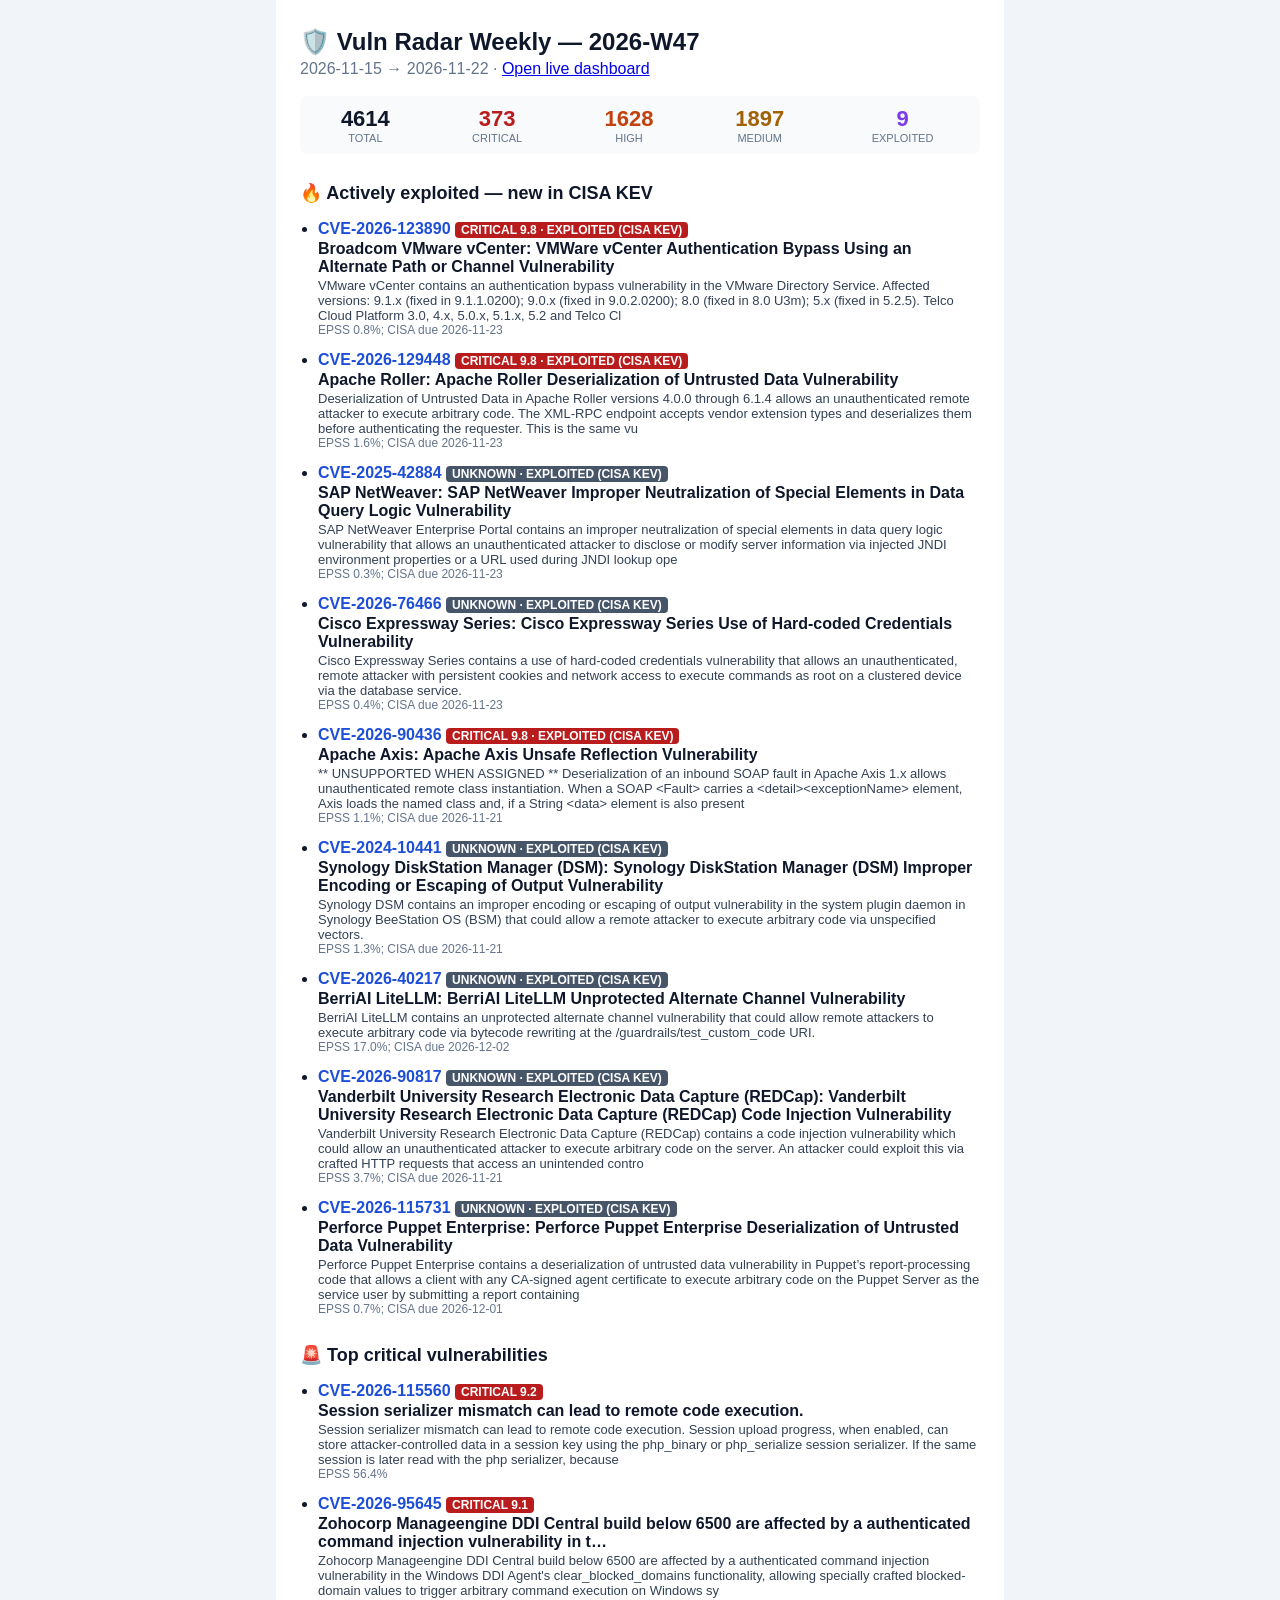
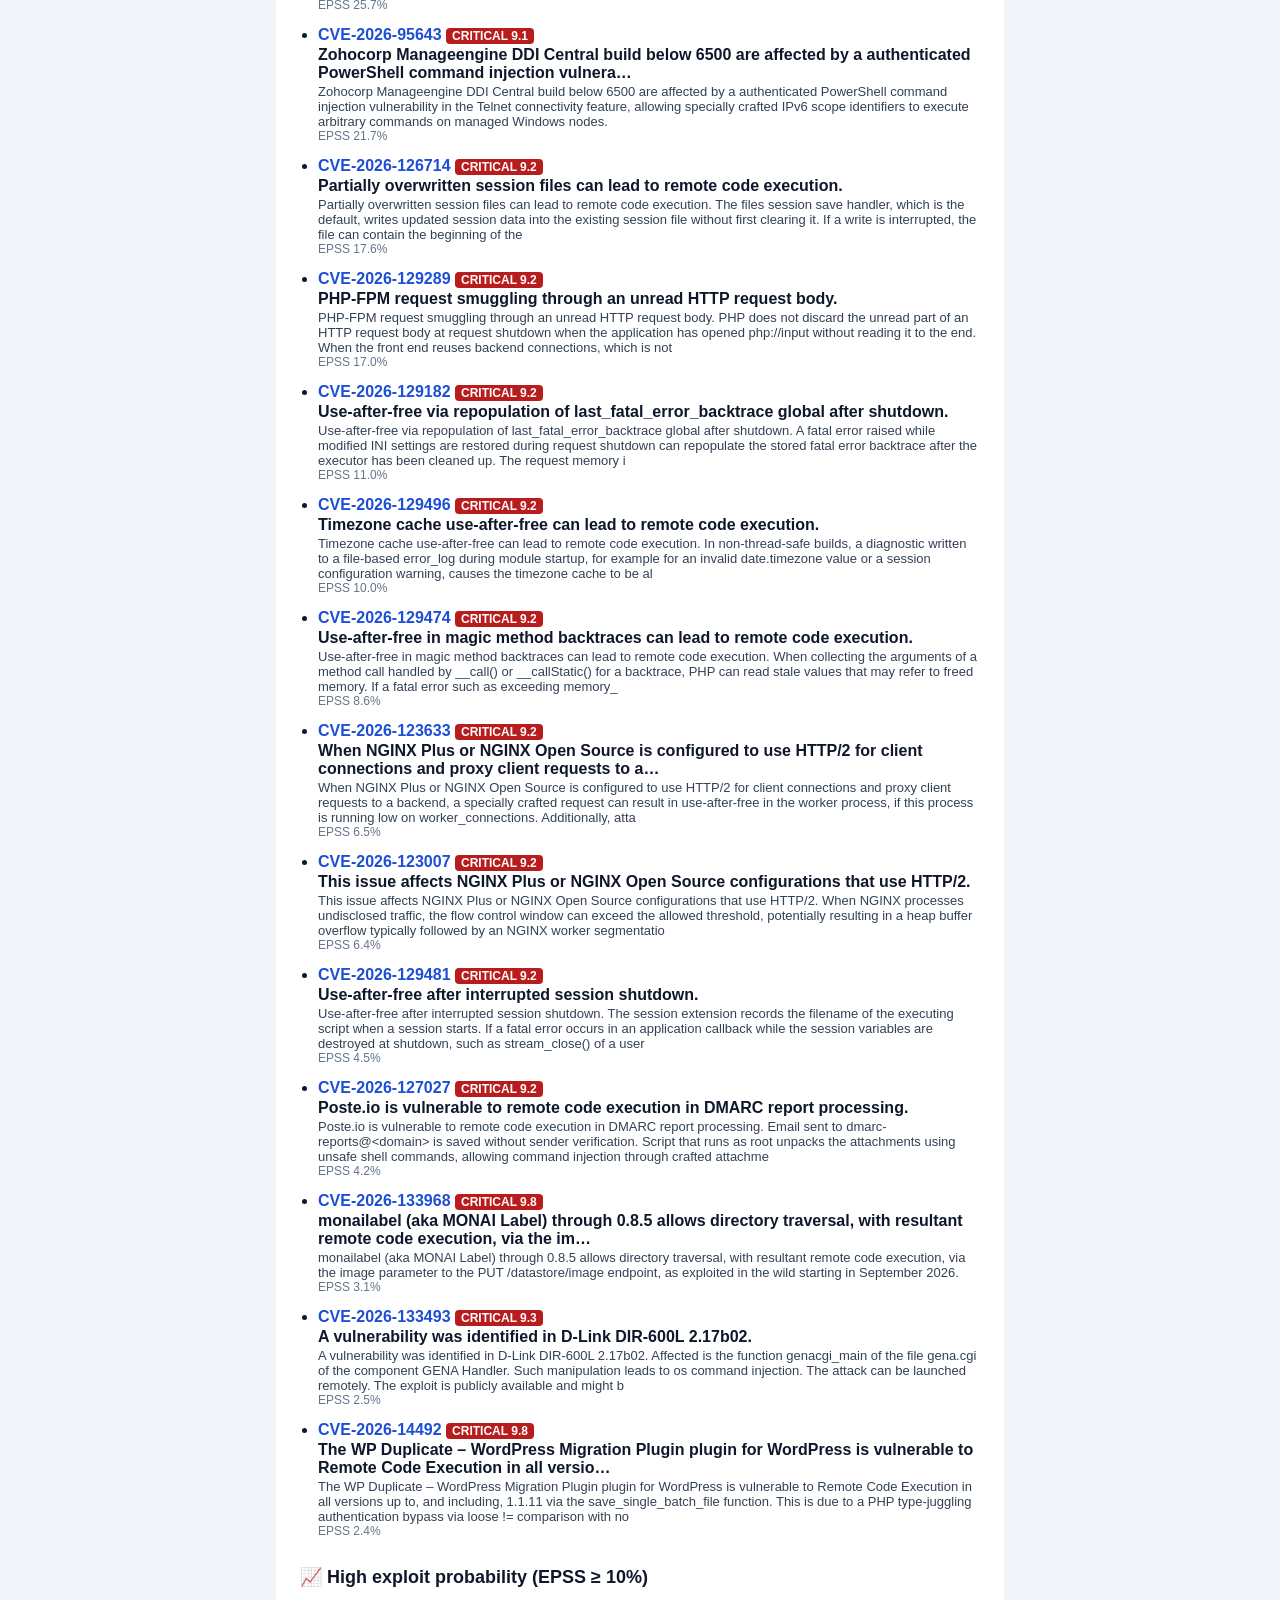
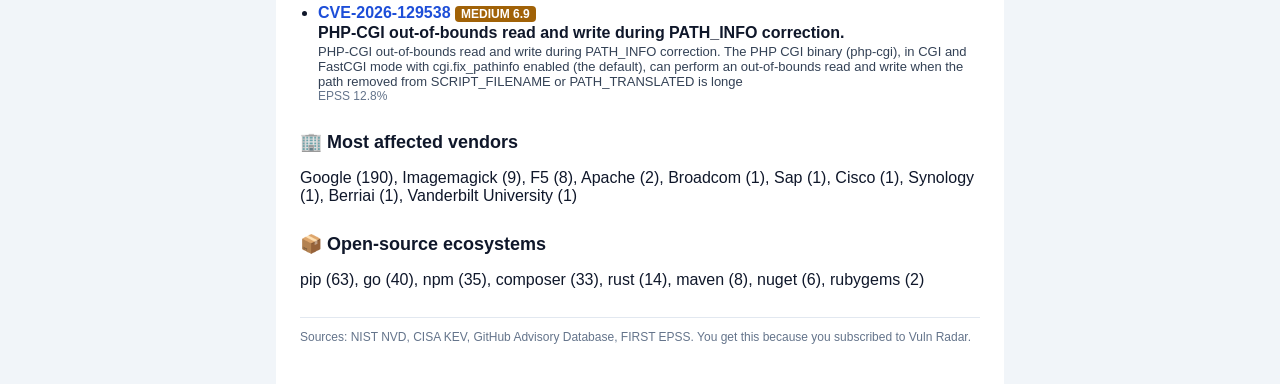
==== commit 99998522: "newsletter: 2026-W47" ====
--- a/newsletters/2026-W47.html
+++ b/newsletters/2026-W47.html
@@ -1,7 +1,21 @@
-<!doctype html><html><head><meta charset="utf-8"><meta name="viewport" content="width=device-width,initial-scale=1"><title>Vuln Radar Weekly 2026-W47</title></head><body style="margin:0;background:#f1f5f9;font-family:-apple-system,Segoe UI,Roboto,Helvetica,Arial,sans-serif;color:#0f172a"><div style="max-width:680px;margin:0 auto;background:#fff;padding:28px 24px"><h1 style="margin:0;font-size:24px">🛡️ Vuln Radar Weekly — 2026-W47</h1><p style="color:#64748b;margin:4px 0 18px">2026-11-11 → 2026-11-18 · <a href="https://ratsim-rabeson.github.io/vuln-radar/">Open live dashboard</a></p><table style="width:100%;border-collapse:collapse;background:#f8fafc;border-radius:8px"><tr><td style="padding:10px;text-align:center"><div style="font-size:22px;font-weight:800;color:#0f172a">3597</div><div style="font-size:11px;color:#64748b;text-transform:uppercase">Total</div></td><td style="padding:10px;text-align:center"><div style="font-size:22px;font-weight:800;color:#b91c1c">306</div><div style="font-size:11px;color:#64748b;text-transform:uppercase">Critical</div></td><td style="padding:10px;text-align:center"><div style="font-size:22px;font-weight:800;color:#c2410c">1462</div><div style="font-size:11px;color:#64748b;text-transform:uppercase">High</div></td><td style="padding:10px;text-align:center"><div style="font-size:22px;font-weight:800;color:#a16207">1505</div><div style="font-size:11px;color:#64748b;text-transform:uppercase">Medium</div></td><td style="padding:10px;text-align:center"><div style="font-size:22px;font-weight:800;color:#7c3aed">7</div><div style="font-size:11px;color:#64748b;text-transform:uppercase">Exploited</div></td></tr></table><h2 style="font-size:18px;margin:28px 0 10px">🔥 Actively exploited — new in CISA KEV</h2><ul style="padding-left:18px"><li style="margin:0 0 14px"><a href="https://nvd.nist.gov/vuln/detail/CVE-2026-90436" style="font-weight:700;color:#1d4ed8;text-decoration:none">CVE-2026-90436</a> <span style="background:#b91c1c;color:#fff;border-radius:4px;padding:1px 6px;font-size:12px;font-weight:600">CRITICAL 9.8 · EXPLOITED (CISA KEV)</span><div style="font-weight:600;margin:2px 0">Apache Axis: Apache Axis Unsafe Reflection Vulnerability</div><div style="color:#334155;font-size:13px">** UNSUPPORTED WHEN ASSIGNED ** Deserialization of an inbound SOAP fault in Apache Axis 1.x allows unauthenticated remote class instantiation. When a SOAP &lt;Fault&gt; carries a &lt;detail&gt;&lt;exceptionName&gt; element, Axis loads the named class and, if a String &lt;data&gt; element is also present</div><div style="color:#64748b;font-size:12px">EPSS 1.1%; CISA due 2026-11-21</div></li><li style="margin:0 0 14px"><a href="https://nvd.nist.gov/vuln/detail/CVE-2024-10441" style="font-weight:700;color:#1d4ed8;text-decoration:none">CVE-2024-10441</a> <span style="background:#475569;color:#fff;border-radius:4px;padding:1px 6px;font-size:12px;font-weight:600">UNKNOWN · EXPLOITED (CISA KEV)</span><div style="font-weight:600;margin:2px 0">Synology DiskStation Manager (DSM): Synology DiskStation Manager (DSM) Improper Encoding or Escaping of Output Vulnerability</div><div style="color:#334155;font-size:13px">Synology DSM contains an improper encoding or escaping of output vulnerability in the system plugin daemon in Synology BeeStation OS (BSM) that could allow a remote attacker to execute arbitrary code via unspecified vectors.</div><div style="color:#64748b;font-size:12px">EPSS 1.3%; CISA due 2026-11-21</div></li><li style="margin:0 0 14px"><a href="https://nvd.nist.gov/vuln/detail/CVE-2026-40217" style="font-weight:700;color:#1d4ed8;text-decoration:none">CVE-2026-40217</a> <span style="background:#475569;color:#fff;border-radius:4px;padding:1px 6px;font-size:12px;font-weight:600">UNKNOWN · EXPLOITED (CISA KEV)</span><div style="font-weight:600;margin:2px 0">BerriAI LiteLLM: BerriAI LiteLLM Unprotected Alternate Channel Vulnerability</div><div style="color:#334155;font-size:13px">BerriAI LiteLLM contains an unprotected alternate channel vulnerability that could allow remote attackers to execute arbitrary code via bytecode rewriting at the /guardrails/test_custom_code URI.</div><div style="color:#64748b;font-size:12px">EPSS 17.0%; CISA due 2026-12-02</div></li><li style="margin:0 0 14px"><a href="https://nvd.nist.gov/vuln/detail/CVE-2026-90817" style="font-weight:700;color:#1d4ed8;text-decoration:none">CVE-2026-90817</a> <span style="background:#475569;color:#fff;border-radius:4px;padding:1px 6px;font-size:12px;font-weight:600">UNKNOWN · EXPLOITED (CISA KEV)</span><div style="font-weight:600;margin:2px 0">Vanderbilt University Research Electronic Data Capture (REDCap): Vanderbilt University Research Electronic Data Capture (REDCap) Code Injection Vulnerability</div><div style="color:#334155;font-size:13px">Vanderbilt University Research Electronic Data Capture (REDCap) contains a code injection vulnerability which could allow an unauthenticated attacker to execute arbitrary code on the server. An attacker could exploit this via crafted HTTP requests that access an unintended contro</div><div style="color:#64748b;font-size:12px">EPSS 3.7%; CISA due 2026-11-21</div></li><li style="margin:0 0 14px"><a href="https://nvd.nist.gov/vuln/detail/CVE-2026-115731" style="font-weight:700;color:#1d4ed8;text-decoration:none">CVE-2026-115731</a> <span style="background:#475569;color:#fff;border-radius:4px;padding:1px 6px;font-size:12px;font-weight:600">UNKNOWN · EXPLOITED (CISA KEV)</span><div style="font-weight:600;margin:2px 0">Perforce Puppet Enterprise: Perforce Puppet Enterprise Deserialization of Untrusted Data Vulnerability</div><div style="color:#334155;font-size:13px">Perforce Puppet Enterprise contains a deserialization of untrusted data vulnerability in Puppet’s report-processing code that allows a client with any CA-signed agent certificate to execute arbitrary code on the Puppet Server as the service user by submitting a report containing </div><div style="color:#64748b;font-size:12px">EPSS 0.7%; CISA due 2026-12-01</div></li><li style="margin:0 0 14px"><a href="https://nvd.nist.gov/vuln/detail/CVE-2026-123039" style="font-weight:700;color:#1d4ed8;text-decoration:none">CVE-2026-123039</a> <span style="background:#c2410c;color:#fff;border-radius:4px;padding:1px 6px;font-size:12px;font-weight:600">HIGH 7.8 · EXPLOITED (CISA KEV)</span><div style="font-weight:600;margin:2px 0">Check Point Multiple Products: Check Point Multiple Products Incorrect Permission Assignment for Critical Resource Vulnerability</div><div style="color:#334155;font-size:13px">The Gaia OS DynamicCLI daemon runs as root and listens on a world-writable local socket (/tmp/dynamic_socket) without authenticating connecting processes. An authenticated local user can send a command to the socket and have it executed as root.</div><div style="color:#64748b;font-size:12px">EPSS 1.9%; CISA due 2026-11-16</div></li><li style="margin:0 0 14px"><a href="https://nvd.nist.gov/vuln/detail/CVE-2026-114713" style="font-weight:700;color:#1d4ed8;text-decoration:none">CVE-2026-114713</a> <span style="background:#c2410c;color:#fff;border-radius:4px;padding:1px 6px;font-size:12px;font-weight:600">HIGH 7.7 · EXPLOITED (CISA KEV)</span><div style="font-weight:600;margin:2px 0">UnrealIRCd UnrealIRCd: UnrealIRCd Improper Neutralization of Delimiters Vulnerability</div><div style="color:#334155;font-size:13px">The labeled-response module in UnrealIRCd 6.0.0 before 6.2.7.1 does not escape the IRCv3 &quot;label&quot; message tag when echoing it into replies, which allows any user on a network with two or more linked servers to inject server-to-server commands that are executed with server authorit</div><div style="color:#64748b;font-size:12px">EPSS 0.5%; CISA due 2026-11-16</div></li></ul><h2 style="font-size:18px;margin:28px 0 10px">🚨 Top critical vulnerabilities</h2><ul style="padding-left:18px"><li style="margin:0 0 14px"><a href="https://nvd.nist.gov/vuln/detail/CVE-2026-12507" style="font-weight:700;color:#1d4ed8;text-decoration:none">CVE-2026-12507</a> <span style="background:#b91c1c;color:#fff;border-radius:4px;padding:1px 6px;font-size:12px;font-weight:600">CRITICAL 9.1</span><div style="font-weight:600;margin:2px 0">Zohocorp ManageEngine AssetExplorer versions below 7860, ServiceDesk Plus versions below 15290, ServiceDesk Plus MSP ve…</div><div style="color:#334155;font-size:13px">Zohocorp ManageEngine AssetExplorer versions below 7860, ServiceDesk Plus versions below 15290, ServiceDesk Plus MSP versions below 15150, and SupportCenter Plus versions below 15150 are affected by a authenticated remote code execution vulnerability in the Reports module. An aut</div><div style="color:#64748b;font-size:12px">EPSS 9.4%</div></li><li style="margin:0 0 14px"><a href="https://nvd.nist.gov/vuln/detail/CVE-2026-124002" style="font-weight:700;color:#1d4ed8;text-decoration:none">CVE-2026-124002</a> <span style="background:#b91c1c;color:#fff;border-radius:4px;padding:1px 6px;font-size:12px;font-weight:600">CRITICAL 9.3</span><div style="font-weight:600;margin:2px 0">XWEB EVO versions 5.2.3 through before 5.7.0 contains a pre-authentication OS command injection vulnerability that allo…</div><div style="color:#334155;font-size:13px">XWEB EVO versions 5.2.3 through before 5.7.0 contains a pre-authentication OS command injection vulnerability that allows unauthenticated remote attackers to execute arbitrary OS commands by injecting shell metacharacters into the username field of login.lua, cleanout.lua, or api</div><div style="color:#64748b;font-size:12px">EPSS 3.2%</div></li><li style="margin:0 0 14px"><a href="https://nvd.nist.gov/vuln/detail/CVE-2026-124010" style="font-weight:700;color:#1d4ed8;text-decoration:none">CVE-2026-124010</a> <span style="background:#b91c1c;color:#fff;border-radius:4px;padding:1px 6px;font-size:12px;font-weight:600">CRITICAL 9.3</span><div style="font-weight:600;margin:2px 0">XWEB EVO before 5.6.2 contains a command injection vulnerability that allows unauthenticated remote attackers to execut…</div><div style="color:#334155;font-size:13px">XWEB EVO before 5.6.2 contains a command injection vulnerability that allows unauthenticated remote attackers to execute arbitrary commands as root by exploiting the setuid-root CGI xwconsole.cgi. Attackers can supply malicious input through the sh parameter, which is passed unsa</div><div style="color:#64748b;font-size:12px">EPSS 3.1%</div></li><li style="margin:0 0 14px"><a href="https://nvd.nist.gov/vuln/detail/CVE-2026-126148" style="font-weight:700;color:#1d4ed8;text-decoration:none">CVE-2026-126148</a> <span style="background:#b91c1c;color:#fff;border-radius:4px;padding:1px 6px;font-size:12px;font-weight:600">CRITICAL 9.8</span><div style="font-weight:600;margin:2px 0">A improper neutralization of special elements used in an os command (&#x27;os command injection&#x27;) vulnerability in Fortinet…</div><div style="color:#334155;font-size:13px">A improper neutralization of special elements used in an os command (&#x27;os command injection&#x27;) vulnerability in Fortinet FortiMail 8.0.0 through 8.0.1, FortiMail 7.6.0 through 7.6.6 may allow an unauthenticated attacker to execute unauthorized code or commands via crafted HA join-r</div><div style="color:#64748b;font-size:12px">EPSS 2.4%</div></li><li style="margin:0 0 14px"><a href="https://nvd.nist.gov/vuln/detail/CVE-2026-129433" style="font-weight:700;color:#1d4ed8;text-decoration:none">CVE-2026-129433</a> <span style="background:#b91c1c;color:#fff;border-radius:4px;padding:1px 6px;font-size:12px;font-weight:600">CRITICAL 9.4</span><div style="font-weight:600;margin:2px 0">Dokploy before 0.31.1 contains an OS command injection vulnerability in getComposeContainerCommand() that allows authen…</div><div style="color:#334155;font-size:13px">Dokploy before 0.31.1 contains an OS command injection vulnerability in getComposeContainerCommand() that allows authenticated organization members to execute shell commands via the serviceName parameter. Attackers can store serviceName values with shell metacharacters through ba</div><div style="color:#64748b;font-size:12px">EPSS 2.4%</div></li><li style="margin:0 0 14px"><a href="https://nvd.nist.gov/vuln/detail/CVE-2026-19422" style="font-weight:700;color:#1d4ed8;text-decoration:none">CVE-2026-19422</a> <span style="background:#b91c1c;color:#fff;border-radius:4px;padding:1px 6px;font-size:12px;font-weight:600">CRITICAL 9.1</span><div style="font-weight:600;margin:2px 0">Zohocorp ManageEngine DDI Central versions below 6301 is affected by an authentication bypass vulnerability in Windows…</div><div style="color:#334155;font-size:13px">Zohocorp ManageEngine DDI Central versions below 6301 is affected by an authentication bypass vulnerability in Windows DNS and DHCP agent synchronization APIs, allowing unauthenticated user to impersonate onboarded Windows servers and perform unauthorized DNS and DHCP modificatio</div><div style="color:#64748b;font-size:12px">EPSS 2.2%</div></li><li style="margin:0 0 14px"><a href="https://nvd.nist.gov/vuln/detail/CVE-2026-124007" style="font-weight:700;color:#1d4ed8;text-decoration:none">CVE-2026-124007</a> <span style="background:#b91c1c;color:#fff;border-radius:4px;padding:1px 6px;font-size:12px;font-weight:600">CRITICAL 9.2</span><div style="font-weight:600;margin:2px 0">XWEB EVO before 5.6.2 contains a pre-authentication OS command injection vulnerability that allows unauthenticated remo…</div><div style="color:#334155;font-size:13px">XWEB EVO before 5.6.2 contains a pre-authentication OS command injection vulnerability that allows unauthenticated remote attackers to execute arbitrary commands by injecting shell metacharacters into the password field. Attackers can exploit the unescaped interpolation of the pa</div><div style="color:#64748b;font-size:12px">EPSS 2.1%</div></li><li style="margin:0 0 14px"><a href="https://nvd.nist.gov/vuln/detail/CVE-2026-129353" style="font-weight:700;color:#1d4ed8;text-decoration:none">CVE-2026-129353</a> <span style="background:#b91c1c;color:#fff;border-radius:4px;padding:1px 6px;font-size:12px;font-weight:600">CRITICAL 9.3</span><div style="font-weight:600;margin:2px 0">A vulnerability was detected in D-Link DIR-600L 2.17/2.17b02.</div><div style="color:#334155;font-size:13px">A vulnerability was detected in D-Link DIR-600L 2.17/2.17b02. Affected by this vulnerability is the function authenticationcgi_main of the file authentication.cgi. Performing a manipulation of the argument id/password results in stack-based buffer overflow. Remote exploitation of</div><div style="color:#64748b;font-size:12px">EPSS 1.8%</div></li><li style="margin:0 0 14px"><a href="https://nvd.nist.gov/vuln/detail/CVE-2011-10042" style="font-weight:700;color:#1d4ed8;text-decoration:none">CVE-2011-10042</a> <span style="background:#b91c1c;color:#fff;border-radius:4px;padding:1px 6px;font-size:12px;font-weight:600">CRITICAL 9.8</span><div style="font-weight:600;margin:2px 0">HTTP::Session versions before 0.43 for Perl allow memcached command injection via unfiltered session ids in HTTP::Sessi…</div><div style="color:#334155;font-size:13px">HTTP::Session versions before 0.43 for Perl allow memcached command injection via unfiltered session ids in HTTP::Session::Store::Memcached.
+<!doctype html><html><head><meta charset="utf-8"><meta name="viewport" content="width=device-width,initial-scale=1"><title>Vuln Radar Weekly 2026-W47</title></head><body style="margin:0;background:#f1f5f9;font-family:-apple-system,Segoe UI,Roboto,Helvetica,Arial,sans-serif;color:#0f172a"><div style="max-width:680px;margin:0 auto;background:#fff;padding:28px 24px"><h1 style="margin:0;font-size:24px">🛡️ Vuln Radar Weekly — 2026-W47</h1><p style="color:#64748b;margin:4px 0 18px">2026-11-15 → 2026-11-22 · <a href="https://ratsim-rabeson.github.io/vuln-radar/">Open live dashboard</a></p><table style="width:100%;border-collapse:collapse;background:#f8fafc;border-radius:8px"><tr><td style="padding:10px;text-align:center"><div style="font-size:22px;font-weight:800;color:#0f172a">4614</div><div style="font-size:11px;color:#64748b;text-transform:uppercase">Total</div></td><td style="padding:10px;text-align:center"><div style="font-size:22px;font-weight:800;color:#b91c1c">373</div><div style="font-size:11px;color:#64748b;text-transform:uppercase">Critical</div></td><td style="padding:10px;text-align:center"><div style="font-size:22px;font-weight:800;color:#c2410c">1628</div><div style="font-size:11px;color:#64748b;text-transform:uppercase">High</div></td><td style="padding:10px;text-align:center"><div style="font-size:22px;font-weight:800;color:#a16207">1897</div><div style="font-size:11px;color:#64748b;text-transform:uppercase">Medium</div></td><td style="padding:10px;text-align:center"><div style="font-size:22px;font-weight:800;color:#7c3aed">9</div><div style="font-size:11px;color:#64748b;text-transform:uppercase">Exploited</div></td></tr></table><h2 style="font-size:18px;margin:28px 0 10px">🔥 Actively exploited — new in CISA KEV</h2><ul style="padding-left:18px"><li style="margin:0 0 14px"><a href="https://nvd.nist.gov/vuln/detail/CVE-2026-123890" style="font-weight:700;color:#1d4ed8;text-decoration:none">CVE-2026-123890</a> <span style="background:#b91c1c;color:#fff;border-radius:4px;padding:1px 6px;font-size:12px;font-weight:600">CRITICAL 9.8 · EXPLOITED (CISA KEV)</span><div style="font-weight:600;margin:2px 0">Broadcom VMware vCenter: VMWare vCenter Authentication Bypass Using an Alternate Path or Channel Vulnerability</div><div style="color:#334155;font-size:13px">VMware vCenter contains an authentication bypass vulnerability in the VMware Directory Service.
+Affected versions: 9.1.x (fixed in 9.1.1.0200); 9.0.x (fixed in 9.0.2.0200); 8.0 (fixed in 8.0 U3m); 5.x (fixed in 5.2.5).
+Telco Cloud Platform 3.0, 4.x, 5.0.x, 5.1.x, 5.2 and Telco Cl</div><div style="color:#64748b;font-size:12px">EPSS 0.8%; CISA due 2026-11-23</div></li><li style="margin:0 0 14px"><a href="https://nvd.nist.gov/vuln/detail/CVE-2026-129448" style="font-weight:700;color:#1d4ed8;text-decoration:none">CVE-2026-129448</a> <span style="background:#b91c1c;color:#fff;border-radius:4px;padding:1px 6px;font-size:12px;font-weight:600">CRITICAL 9.8 · EXPLOITED (CISA KEV)</span><div style="font-weight:600;margin:2px 0">Apache Roller: Apache Roller Deserialization of Untrusted Data Vulnerability</div><div style="color:#334155;font-size:13px">Deserialization of Untrusted Data in Apache Roller versions 4.0.0 through 6.1.4 allows an unauthenticated remote attacker to execute arbitrary code. The XML-RPC endpoint accepts vendor extension types and deserializes them before authenticating the requester.
 
-The session id from the client&#x27;s cookie reaches memcached unchanged as the cache key.
+This is the same vu</div><div style="color:#64748b;font-size:12px">EPSS 1.6%; CISA due 2026-11-23</div></li><li style="margin:0 0 14px"><a href="https://nvd.nist.gov/vuln/detail/CVE-2025-42884" style="font-weight:700;color:#1d4ed8;text-decoration:none">CVE-2025-42884</a> <span style="background:#475569;color:#fff;border-radius:4px;padding:1px 6px;font-size:12px;font-weight:600">UNKNOWN · EXPLOITED (CISA KEV)</span><div style="font-weight:600;margin:2px 0">SAP NetWeaver: SAP NetWeaver Improper Neutralization of Special Elements in Data Query Logic Vulnerability</div><div style="color:#334155;font-size:13px">SAP NetWeaver Enterprise Portal contains an improper neutralization of special elements in data query logic vulnerability that allows an unauthenticated attacker to disclose or modify server information via injected JNDI environment properties or a URL used during JNDI lookup ope</div><div style="color:#64748b;font-size:12px">EPSS 0.3%; CISA due 2026-11-23</div></li><li style="margin:0 0 14px"><a href="https://nvd.nist.gov/vuln/detail/CVE-2026-76466" style="font-weight:700;color:#1d4ed8;text-decoration:none">CVE-2026-76466</a> <span style="background:#475569;color:#fff;border-radius:4px;padding:1px 6px;font-size:12px;font-weight:600">UNKNOWN · EXPLOITED (CISA KEV)</span><div style="font-weight:600;margin:2px 0">Cisco Expressway Series: Cisco Expressway Series Use of Hard-coded Credentials Vulnerability</div><div style="color:#334155;font-size:13px">Cisco Expressway Series contains a use of hard-coded credentials vulnerability that allows an unauthenticated, remote attacker with persistent cookies and network access to execute commands as root on a clustered device via the database service.</div><div style="color:#64748b;font-size:12px">EPSS 0.4%; CISA due 2026-11-23</div></li><li style="margin:0 0 14px"><a href="https://nvd.nist.gov/vuln/detail/CVE-2026-90436" style="font-weight:700;color:#1d4ed8;text-decoration:none">CVE-2026-90436</a> <span style="background:#b91c1c;color:#fff;border-radius:4px;padding:1px 6px;font-size:12px;font-weight:600">CRITICAL 9.8 · EXPLOITED (CISA KEV)</span><div style="font-weight:600;margin:2px 0">Apache Axis: Apache Axis Unsafe Reflection Vulnerability</div><div style="color:#334155;font-size:13px">** UNSUPPORTED WHEN ASSIGNED ** Deserialization of an inbound SOAP fault in Apache Axis 1.x allows unauthenticated remote class instantiation. When a SOAP &lt;Fault&gt; carries a &lt;detail&gt;&lt;exceptionName&gt; element, Axis loads the named class and, if a String &lt;data&gt; element is also present</div><div style="color:#64748b;font-size:12px">EPSS 1.1%; CISA due 2026-11-21</div></li><li style="margin:0 0 14px"><a href="https://nvd.nist.gov/vuln/detail/CVE-2024-10441" style="font-weight:700;color:#1d4ed8;text-decoration:none">CVE-2024-10441</a> <span style="background:#475569;color:#fff;border-radius:4px;padding:1px 6px;font-size:12px;font-weight:600">UNKNOWN · EXPLOITED (CISA KEV)</span><div style="font-weight:600;margin:2px 0">Synology DiskStation Manager (DSM): Synology DiskStation Manager (DSM) Improper Encoding or Escaping of Output Vulnerability</div><div style="color:#334155;font-size:13px">Synology DSM contains an improper encoding or escaping of output vulnerability in the system plugin daemon in Synology BeeStation OS (BSM) that could allow a remote attacker to execute arbitrary code via unspecified vectors.</div><div style="color:#64748b;font-size:12px">EPSS 1.3%; CISA due 2026-11-21</div></li><li style="margin:0 0 14px"><a href="https://nvd.nist.gov/vuln/detail/CVE-2026-40217" style="font-weight:700;color:#1d4ed8;text-decoration:none">CVE-2026-40217</a> <span style="background:#475569;color:#fff;border-radius:4px;padding:1px 6px;font-size:12px;font-weight:600">UNKNOWN · EXPLOITED (CISA KEV)</span><div style="font-weight:600;margin:2px 0">BerriAI LiteLLM: BerriAI LiteLLM Unprotected Alternate Channel Vulnerability</div><div style="color:#334155;font-size:13px">BerriAI LiteLLM contains an unprotected alternate channel vulnerability that could allow remote attackers to execute arbitrary code via bytecode rewriting at the /guardrails/test_custom_code URI.</div><div style="color:#64748b;font-size:12px">EPSS 17.0%; CISA due 2026-12-02</div></li><li style="margin:0 0 14px"><a href="https://nvd.nist.gov/vuln/detail/CVE-2026-90817" style="font-weight:700;color:#1d4ed8;text-decoration:none">CVE-2026-90817</a> <span style="background:#475569;color:#fff;border-radius:4px;padding:1px 6px;font-size:12px;font-weight:600">UNKNOWN · EXPLOITED (CISA KEV)</span><div style="font-weight:600;margin:2px 0">Vanderbilt University Research Electronic Data Capture (REDCap): Vanderbilt University Research Electronic Data Capture (REDCap) Code Injection Vulnerability</div><div style="color:#334155;font-size:13px">Vanderbilt University Research Electronic Data Capture (REDCap) contains a code injection vulnerability which could allow an unauthenticated attacker to execute arbitrary code on the server. An attacker could exploit this via crafted HTTP requests that access an unintended contro</div><div style="color:#64748b;font-size:12px">EPSS 3.7%; CISA due 2026-11-21</div></li><li style="margin:0 0 14px"><a href="https://nvd.nist.gov/vuln/detail/CVE-2026-115731" style="font-weight:700;color:#1d4ed8;text-decoration:none">CVE-2026-115731</a> <span style="background:#475569;color:#fff;border-radius:4px;padding:1px 6px;font-size:12px;font-weight:600">UNKNOWN · EXPLOITED (CISA KEV)</span><div style="font-weight:600;margin:2px 0">Perforce Puppet Enterprise: Perforce Puppet Enterprise Deserialization of Untrusted Data Vulnerability</div><div style="color:#334155;font-size:13px">Perforce Puppet Enterprise contains a deserialization of untrusted data vulnerability in Puppet’s report-processing code that allows a client with any CA-signed agent certificate to execute arbitrary code on the Puppet Server as the service user by submitting a report containing </div><div style="color:#64748b;font-size:12px">EPSS 0.7%; CISA due 2026-12-01</div></li></ul><h2 style="font-size:18px;margin:28px 0 10px">🚨 Top critical vulnerabilities</h2><ul style="padding-left:18px"><li style="margin:0 0 14px"><a href="https://nvd.nist.gov/vuln/detail/CVE-2026-115560" style="font-weight:700;color:#1d4ed8;text-decoration:none">CVE-2026-115560</a> <span style="background:#b91c1c;color:#fff;border-radius:4px;padding:1px 6px;font-size:12px;font-weight:600">CRITICAL 9.2</span><div style="font-weight:600;margin:2px 0">Session serializer mismatch can lead to remote code execution.</div><div style="color:#334155;font-size:13px">Session serializer mismatch can lead to remote code execution.
 
-A CR and LF in the session id end the cache command</div><div style="color:#64748b;font-size:12px">EPSS 1.7%</div></li><li style="margin:0 0 14px"><a href="https://nvd.nist.gov/vuln/detail/CVE-2026-12591" style="font-weight:700;color:#1d4ed8;text-decoration:none">CVE-2026-12591</a> <span style="background:#b91c1c;color:#fff;border-radius:4px;padding:1px 6px;font-size:12px;font-weight:600">CRITICAL 9.9</span><div style="font-weight:600;margin:2px 0">Zohocorp ManageEngine M365 Manager Plus versions below 4818 is affected by an authenticated technician may exploit insu…</div><div style="color:#334155;font-size:13px">Zohocorp ManageEngine M365 Manager Plus versions below 4818 is affected by an authenticated technician may exploit insufficient permission validation in the delegated administration interface to escalate privileges beyond their intended scope, which could result in remote code ex</div><div style="color:#64748b;font-size:12px">EPSS 1.7%</div></li><li style="margin:0 0 14px"><a href="https://nvd.nist.gov/vuln/detail/CVE-2026-129448" style="font-weight:700;color:#1d4ed8;text-decoration:none">CVE-2026-129448</a> <span style="background:#b91c1c;color:#fff;border-radius:4px;padding:1px 6px;font-size:12px;font-weight:600">CRITICAL 9.8</span><div style="font-weight:600;margin:2px 0">Deserialization of Untrusted Data in Apache Roller versions 4.0.0 through 6.1.4 allows an unauthenticated remote attack…</div><div style="color:#334155;font-size:13px">Deserialization of Untrusted Data in Apache Roller versions 4.0.0 through 6.1.4 allows an unauthenticated remote attacker to execute arbitrary code. The XML-RPC endpoint accepts vendor extension types and deserializes them before authenticating the requester.
+Session upload progress, when enabled, can store attacker-controlled data in a session key using the php_binary or php_serialize session serializer. If the same session is later read with the php serializer, because </div><div style="color:#64748b;font-size:12px">EPSS 56.4%</div></li><li style="margin:0 0 14px"><a href="https://nvd.nist.gov/vuln/detail/CVE-2026-95645" style="font-weight:700;color:#1d4ed8;text-decoration:none">CVE-2026-95645</a> <span style="background:#b91c1c;color:#fff;border-radius:4px;padding:1px 6px;font-size:12px;font-weight:600">CRITICAL 9.1</span><div style="font-weight:600;margin:2px 0">Zohocorp Manageengine DDI Central build below 6500 are affected by a authenticated command injection vulnerability in t…</div><div style="color:#334155;font-size:13px">Zohocorp Manageengine DDI Central build below 6500 are affected by a authenticated command injection vulnerability in the Windows DDI Agent&#x27;s clear_blocked_domains functionality, allowing specially crafted blocked-domain values to trigger arbitrary command execution on Windows sy</div><div style="color:#64748b;font-size:12px">EPSS 25.7%</div></li><li style="margin:0 0 14px"><a href="https://nvd.nist.gov/vuln/detail/CVE-2026-95643" style="font-weight:700;color:#1d4ed8;text-decoration:none">CVE-2026-95643</a> <span style="background:#b91c1c;color:#fff;border-radius:4px;padding:1px 6px;font-size:12px;font-weight:600">CRITICAL 9.1</span><div style="font-weight:600;margin:2px 0">Zohocorp Manageengine DDI Central build below 6500 are affected by a authenticated PowerShell command injection vulnera…</div><div style="color:#334155;font-size:13px">Zohocorp Manageengine DDI Central build below 6500 are affected by a authenticated PowerShell command injection vulnerability in the Telnet connectivity feature, allowing specially crafted IPv6 scope identifiers to execute arbitrary commands on managed Windows nodes.</div><div style="color:#64748b;font-size:12px">EPSS 21.7%</div></li><li style="margin:0 0 14px"><a href="https://nvd.nist.gov/vuln/detail/CVE-2026-126714" style="font-weight:700;color:#1d4ed8;text-decoration:none">CVE-2026-126714</a> <span style="background:#b91c1c;color:#fff;border-radius:4px;padding:1px 6px;font-size:12px;font-weight:600">CRITICAL 9.2</span><div style="font-weight:600;margin:2px 0">Partially overwritten session files can lead to remote code execution.</div><div style="color:#334155;font-size:13px">Partially overwritten session files can lead to remote code execution.
 
-This is the same vu</div><div style="color:#64748b;font-size:12px">EPSS 1.6%</div></li><li style="margin:0 0 14px"><a href="https://nvd.nist.gov/vuln/detail/CVE-2026-126953" style="font-weight:700;color:#1d4ed8;text-decoration:none">CVE-2026-126953</a> <span style="background:#b91c1c;color:#fff;border-radius:4px;padding:1px 6px;font-size:12px;font-weight:600">CRITICAL 9.2</span><div style="font-weight:600;margin:2px 0">Cudy TR3000 before 2.5.42 contains an OS command injection vulnerability that allows a malicious or compromised ACS to…</div><div style="color:#334155;font-size:13px">Cudy TR3000 before 2.5.42 contains an OS command injection vulnerability that allows a malicious or compromised ACS to execute commands as root by supplying an unvalidated InternetGatewayDevice.User.{i}.Username value. Attackers can send a SetParameterValues request with shell me</div><div style="color:#64748b;font-size:12px">EPSS 1.6%</div></li><li style="margin:0 0 14px"><a href="https://nvd.nist.gov/vuln/detail/CVE-2026-126552" style="font-weight:700;color:#1d4ed8;text-decoration:none">CVE-2026-126552</a> <span style="background:#b91c1c;color:#fff;border-radius:4px;padding:1px 6px;font-size:12px;font-weight:600">CRITICAL 9.3</span><div style="font-weight:600;margin:2px 0">Missing Authentication for Critical Function, OS Command Injection vulnerability in Broadcom AutoSys Workload Automatio…</div><div style="color:#334155;font-size:13px">Missing Authentication for Critical Function, OS Command Injection vulnerability in Broadcom AutoSys Workload Automation (Workload Control Center (WCC) modules) on Windows, Linux allows OS Command Injection.This issue affects AutoSys Workload Automation: from 12.1 through 24.0.01</div><div style="color:#64748b;font-size:12px">EPSS 1.5%</div></li><li style="margin:0 0 14px"><a href="https://nvd.nist.gov/vuln/detail/CVE-2026-75495" style="font-weight:700;color:#1d4ed8;text-decoration:none">CVE-2026-75495</a> <span style="background:#b91c1c;color:#fff;border-radius:4px;padding:1px 6px;font-size:12px;font-weight:600">CRITICAL 9.2</span><div style="font-weight:600;margin:2px 0">Cudy TR3000 before 2.5.42 contains an OS command injection vulnerability that allows a malicious or compromised ACS to…</div><div style="color:#334155;font-size:13px">Cudy TR3000 before 2.5.42 contains an OS command injection vulnerability that allows a malicious or compromised ACS to execute commands as root by supplying a crafted InternetGatewayDevice.User.{i}.Password value. Attackers can send a SetParameterValues request with shell metacha</div><div style="color:#64748b;font-size:12px">EPSS 1.4%</div></li><li style="margin:0 0 14px"><a href="https://nvd.nist.gov/vuln/detail/CVE-2026-103813" style="font-weight:700;color:#1d4ed8;text-decoration:none">CVE-2026-103813</a> <span style="background:#b91c1c;color:#fff;border-radius:4px;padding:1px 6px;font-size:12px;font-weight:600">CRITICAL 9.1</span><div style="font-weight:600;margin:2px 0">Dell PowerStore contains an OS Command Injection vulnerability.</div><div style="color:#334155;font-size:13px">Dell PowerStore contains an OS Command Injection vulnerability. An authenticated user with limited privileges could potentially exploit this vulnerability, potentially leading to privilege escalation to root on the appliance.</div><div style="color:#64748b;font-size:12px">EPSS 1.4%</div></li></ul><h2 style="font-size:18px;margin:28px 0 10px">📈 High exploit probability (EPSS ≥ 10%)</h2><ul style="padding-left:18px"><li style="margin:0 0 14px"><a href="https://nvd.nist.gov/vuln/detail/CVE-2026-75869" style="font-weight:700;color:#1d4ed8;text-decoration:none">CVE-2026-75869</a> <span style="background:#c2410c;color:#fff;border-radius:4px;padding:1px 6px;font-size:12px;font-weight:600">HIGH 8.8</span><div style="font-weight:600;margin:2px 0">Zohocorp ManageEngine DDI Central versions below 6301 is affected by an authorization bypass and PowerShell command inj…</div><div style="color:#334155;font-size:13px">Zohocorp ManageEngine DDI Central versions below 6301 is affected by an authorization bypass and PowerShell command injection vulnerability that allowed authenticated non-administrative users to target unauthorized Windows DHCP subnets and potentially execute arbitrary commands o</div><div style="color:#64748b;font-size:12px">EPSS 20.4%</div></li></ul><h2 style="font-size:18px;margin:28px 0 10px">🏢 Most affected vendors</h2><p>Google (161), Open-Emr (71), Exceljs Project (12), Ibm (10), Devolutions (5), Apache (2), Synology (1), Berriai (1), Vanderbilt University (1), Perforce (1)</p><h2 style="font-size:18px;margin:28px 0 10px">📦 Open-source ecosystems</h2><p>pip (50), npm (46), rubygems (18), composer (14), go (10), rust (6), nuget (3), maven (1)</p><hr style="border:none;border-top:1px solid #e2e8f0;margin:28px 0 12px"><p style="font-size:12px;color:#64748b">Sources: NIST NVD, CISA KEV, GitHub Advisory Database, FIRST EPSS. You get this because you subscribed to Vuln Radar.</p></div></body></html>+The files session save handler, which is the default, writes updated session data into the existing session file without first clearing it. If a write is interrupted, the file can contain the beginning of the</div><div style="color:#64748b;font-size:12px">EPSS 17.6%</div></li><li style="margin:0 0 14px"><a href="https://nvd.nist.gov/vuln/detail/CVE-2026-129289" style="font-weight:700;color:#1d4ed8;text-decoration:none">CVE-2026-129289</a> <span style="background:#b91c1c;color:#fff;border-radius:4px;padding:1px 6px;font-size:12px;font-weight:600">CRITICAL 9.2</span><div style="font-weight:600;margin:2px 0">PHP-FPM request smuggling through an unread HTTP request body.</div><div style="color:#334155;font-size:13px">PHP-FPM request smuggling through an unread HTTP request body.
+
+PHP does not discard the unread part of an HTTP request body at request shutdown when the application has opened php://input without reading it to the end. When the front end reuses backend connections, which is not </div><div style="color:#64748b;font-size:12px">EPSS 17.0%</div></li><li style="margin:0 0 14px"><a href="https://nvd.nist.gov/vuln/detail/CVE-2026-129182" style="font-weight:700;color:#1d4ed8;text-decoration:none">CVE-2026-129182</a> <span style="background:#b91c1c;color:#fff;border-radius:4px;padding:1px 6px;font-size:12px;font-weight:600">CRITICAL 9.2</span><div style="font-weight:600;margin:2px 0">Use-after-free via repopulation of last_fatal_error_backtrace global after shutdown.</div><div style="color:#334155;font-size:13px">Use-after-free via repopulation of last_fatal_error_backtrace global after shutdown.
+
+A fatal error raised while modified INI settings are restored during request shutdown can repopulate the stored fatal error backtrace after the executor has been cleaned up. The request memory i</div><div style="color:#64748b;font-size:12px">EPSS 11.0%</div></li><li style="margin:0 0 14px"><a href="https://nvd.nist.gov/vuln/detail/CVE-2026-129496" style="font-weight:700;color:#1d4ed8;text-decoration:none">CVE-2026-129496</a> <span style="background:#b91c1c;color:#fff;border-radius:4px;padding:1px 6px;font-size:12px;font-weight:600">CRITICAL 9.2</span><div style="font-weight:600;margin:2px 0">Timezone cache use-after-free can lead to remote code execution.</div><div style="color:#334155;font-size:13px">Timezone cache use-after-free can lead to remote code execution.
+
+In non-thread-safe builds, a diagnostic written to a file-based error_log during module startup, for example for an invalid date.timezone value or a session configuration warning, causes the timezone cache to be al</div><div style="color:#64748b;font-size:12px">EPSS 10.0%</div></li><li style="margin:0 0 14px"><a href="https://nvd.nist.gov/vuln/detail/CVE-2026-129474" style="font-weight:700;color:#1d4ed8;text-decoration:none">CVE-2026-129474</a> <span style="background:#b91c1c;color:#fff;border-radius:4px;padding:1px 6px;font-size:12px;font-weight:600">CRITICAL 9.2</span><div style="font-weight:600;margin:2px 0">Use-after-free in magic method backtraces can lead to remote code execution.</div><div style="color:#334155;font-size:13px">Use-after-free in magic method backtraces can lead to remote code execution.
+
+When collecting the arguments of a method call handled by __call() or __callStatic() for a backtrace, PHP can read stale values that may refer to freed memory. If a fatal error such as exceeding memory_</div><div style="color:#64748b;font-size:12px">EPSS 8.6%</div></li><li style="margin:0 0 14px"><a href="https://nvd.nist.gov/vuln/detail/CVE-2026-123633" style="font-weight:700;color:#1d4ed8;text-decoration:none">CVE-2026-123633</a> <span style="background:#b91c1c;color:#fff;border-radius:4px;padding:1px 6px;font-size:12px;font-weight:600">CRITICAL 9.2</span><div style="font-weight:600;margin:2px 0">When NGINX Plus or NGINX Open Source is configured to use HTTP/2 for client connections and proxy client requests to a…</div><div style="color:#334155;font-size:13px">When NGINX Plus or NGINX Open Source is configured to use HTTP/2 for client connections and proxy client requests to a backend, a specially crafted request can result in use-after-free in the worker process, if this process is running low on worker_connections. Additionally, atta</div><div style="color:#64748b;font-size:12px">EPSS 6.5%</div></li><li style="margin:0 0 14px"><a href="https://nvd.nist.gov/vuln/detail/CVE-2026-123007" style="font-weight:700;color:#1d4ed8;text-decoration:none">CVE-2026-123007</a> <span style="background:#b91c1c;color:#fff;border-radius:4px;padding:1px 6px;font-size:12px;font-weight:600">CRITICAL 9.2</span><div style="font-weight:600;margin:2px 0">This issue affects NGINX Plus or NGINX Open Source configurations that use HTTP/2.</div><div style="color:#334155;font-size:13px">This issue affects NGINX Plus or NGINX Open Source configurations that use HTTP/2. When NGINX processes undisclosed traffic, the flow control window can exceed the allowed threshold, potentially resulting in a heap buffer overflow typically followed by an NGINX worker segmentatio</div><div style="color:#64748b;font-size:12px">EPSS 6.4%</div></li><li style="margin:0 0 14px"><a href="https://nvd.nist.gov/vuln/detail/CVE-2026-129481" style="font-weight:700;color:#1d4ed8;text-decoration:none">CVE-2026-129481</a> <span style="background:#b91c1c;color:#fff;border-radius:4px;padding:1px 6px;font-size:12px;font-weight:600">CRITICAL 9.2</span><div style="font-weight:600;margin:2px 0">Use-after-free after interrupted session shutdown.</div><div style="color:#334155;font-size:13px">Use-after-free after interrupted session shutdown.
+
+The session extension records the filename of the executing script when a session starts. If a fatal error occurs in an application callback while the session variables are destroyed at shutdown, such as stream_close() of a user</div><div style="color:#64748b;font-size:12px">EPSS 4.5%</div></li><li style="margin:0 0 14px"><a href="https://nvd.nist.gov/vuln/detail/CVE-2026-127027" style="font-weight:700;color:#1d4ed8;text-decoration:none">CVE-2026-127027</a> <span style="background:#b91c1c;color:#fff;border-radius:4px;padding:1px 6px;font-size:12px;font-weight:600">CRITICAL 9.2</span><div style="font-weight:600;margin:2px 0">Poste.io is vulnerable to remote code execution in DMARC report processing.</div><div style="color:#334155;font-size:13px">Poste.io is vulnerable to remote code execution in DMARC report processing. Email sent to dmarc-reports@&lt;domain&gt; is saved without sender verification. Script that runs as root unpacks the attachments using unsafe shell commands, allowing command injection through crafted attachme</div><div style="color:#64748b;font-size:12px">EPSS 4.2%</div></li><li style="margin:0 0 14px"><a href="https://nvd.nist.gov/vuln/detail/CVE-2026-133968" style="font-weight:700;color:#1d4ed8;text-decoration:none">CVE-2026-133968</a> <span style="background:#b91c1c;color:#fff;border-radius:4px;padding:1px 6px;font-size:12px;font-weight:600">CRITICAL 9.8</span><div style="font-weight:600;margin:2px 0">monailabel (aka MONAI Label) through 0.8.5 allows directory traversal, with resultant remote code execution, via the im…</div><div style="color:#334155;font-size:13px">monailabel (aka MONAI Label) through 0.8.5 allows directory traversal, with resultant remote code execution, via the image parameter to the PUT /datastore/image endpoint, as exploited in the wild starting in September 2026.</div><div style="color:#64748b;font-size:12px">EPSS 3.1%</div></li><li style="margin:0 0 14px"><a href="https://nvd.nist.gov/vuln/detail/CVE-2026-133493" style="font-weight:700;color:#1d4ed8;text-decoration:none">CVE-2026-133493</a> <span style="background:#b91c1c;color:#fff;border-radius:4px;padding:1px 6px;font-size:12px;font-weight:600">CRITICAL 9.3</span><div style="font-weight:600;margin:2px 0">A vulnerability was identified in D-Link DIR-600L 2.17b02.</div><div style="color:#334155;font-size:13px">A vulnerability was identified in D-Link DIR-600L 2.17b02. Affected is the function genacgi_main of the file gena.cgi of the component GENA Handler. Such manipulation leads to os command injection. The attack can be launched remotely. The exploit is publicly available and might b</div><div style="color:#64748b;font-size:12px">EPSS 2.5%</div></li><li style="margin:0 0 14px"><a href="https://nvd.nist.gov/vuln/detail/CVE-2026-14492" style="font-weight:700;color:#1d4ed8;text-decoration:none">CVE-2026-14492</a> <span style="background:#b91c1c;color:#fff;border-radius:4px;padding:1px 6px;font-size:12px;font-weight:600">CRITICAL 9.8</span><div style="font-weight:600;margin:2px 0">The WP Duplicate – WordPress Migration Plugin plugin for WordPress is vulnerable to Remote Code Execution in all versio…</div><div style="color:#334155;font-size:13px">The WP Duplicate – WordPress Migration Plugin plugin for WordPress is vulnerable to Remote Code Execution in all versions up to, and including, 1.1.11 via the save_single_batch_file function. This is due to a PHP type-juggling authentication bypass via loose != comparison with no</div><div style="color:#64748b;font-size:12px">EPSS 2.4%</div></li></ul><h2 style="font-size:18px;margin:28px 0 10px">📈 High exploit probability (EPSS ≥ 10%)</h2><ul style="padding-left:18px"><li style="margin:0 0 14px"><a href="https://nvd.nist.gov/vuln/detail/CVE-2026-129538" style="font-weight:700;color:#1d4ed8;text-decoration:none">CVE-2026-129538</a> <span style="background:#a16207;color:#fff;border-radius:4px;padding:1px 6px;font-size:12px;font-weight:600">MEDIUM 6.9</span><div style="font-weight:600;margin:2px 0">PHP-CGI out-of-bounds read and write during PATH_INFO correction.</div><div style="color:#334155;font-size:13px">PHP-CGI out-of-bounds read and write during PATH_INFO correction.
+
+The PHP CGI binary (php-cgi), in CGI and FastCGI mode with cgi.fix_pathinfo enabled (the default), can perform an out-of-bounds read and write when the path removed from SCRIPT_FILENAME or PATH_TRANSLATED is longe</div><div style="color:#64748b;font-size:12px">EPSS 12.8%</div></li></ul><h2 style="font-size:18px;margin:28px 0 10px">🏢 Most affected vendors</h2><p>Google (190), Imagemagick (9), F5 (8), Apache (2), Broadcom (1), Sap (1), Cisco (1), Synology (1), Berriai (1), Vanderbilt University (1)</p><h2 style="font-size:18px;margin:28px 0 10px">📦 Open-source ecosystems</h2><p>pip (63), go (40), npm (35), composer (33), rust (14), maven (8), nuget (6), rubygems (2)</p><hr style="border:none;border-top:1px solid #e2e8f0;margin:28px 0 12px"><p style="font-size:12px;color:#64748b">Sources: NIST NVD, CISA KEV, GitHub Advisory Database, FIRST EPSS. You get this because you subscribed to Vuln Radar.</p></div></body></html>
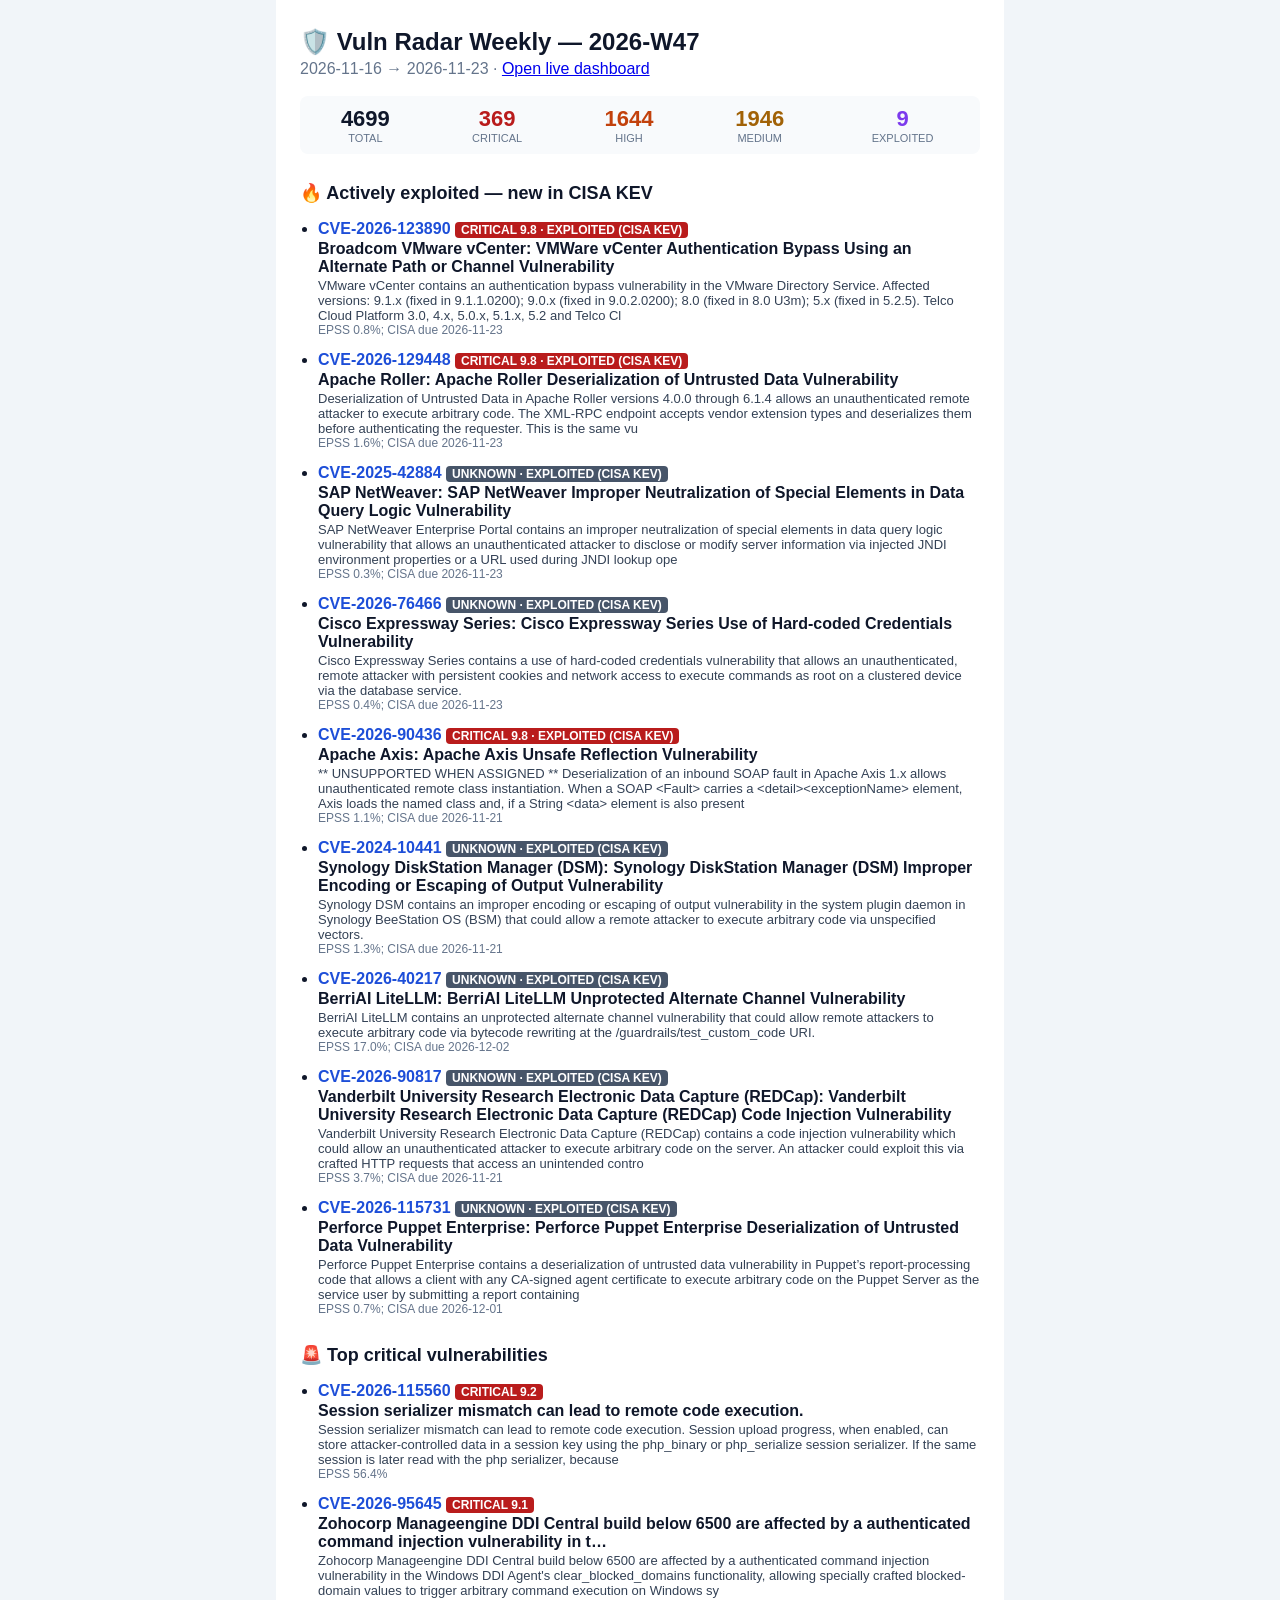
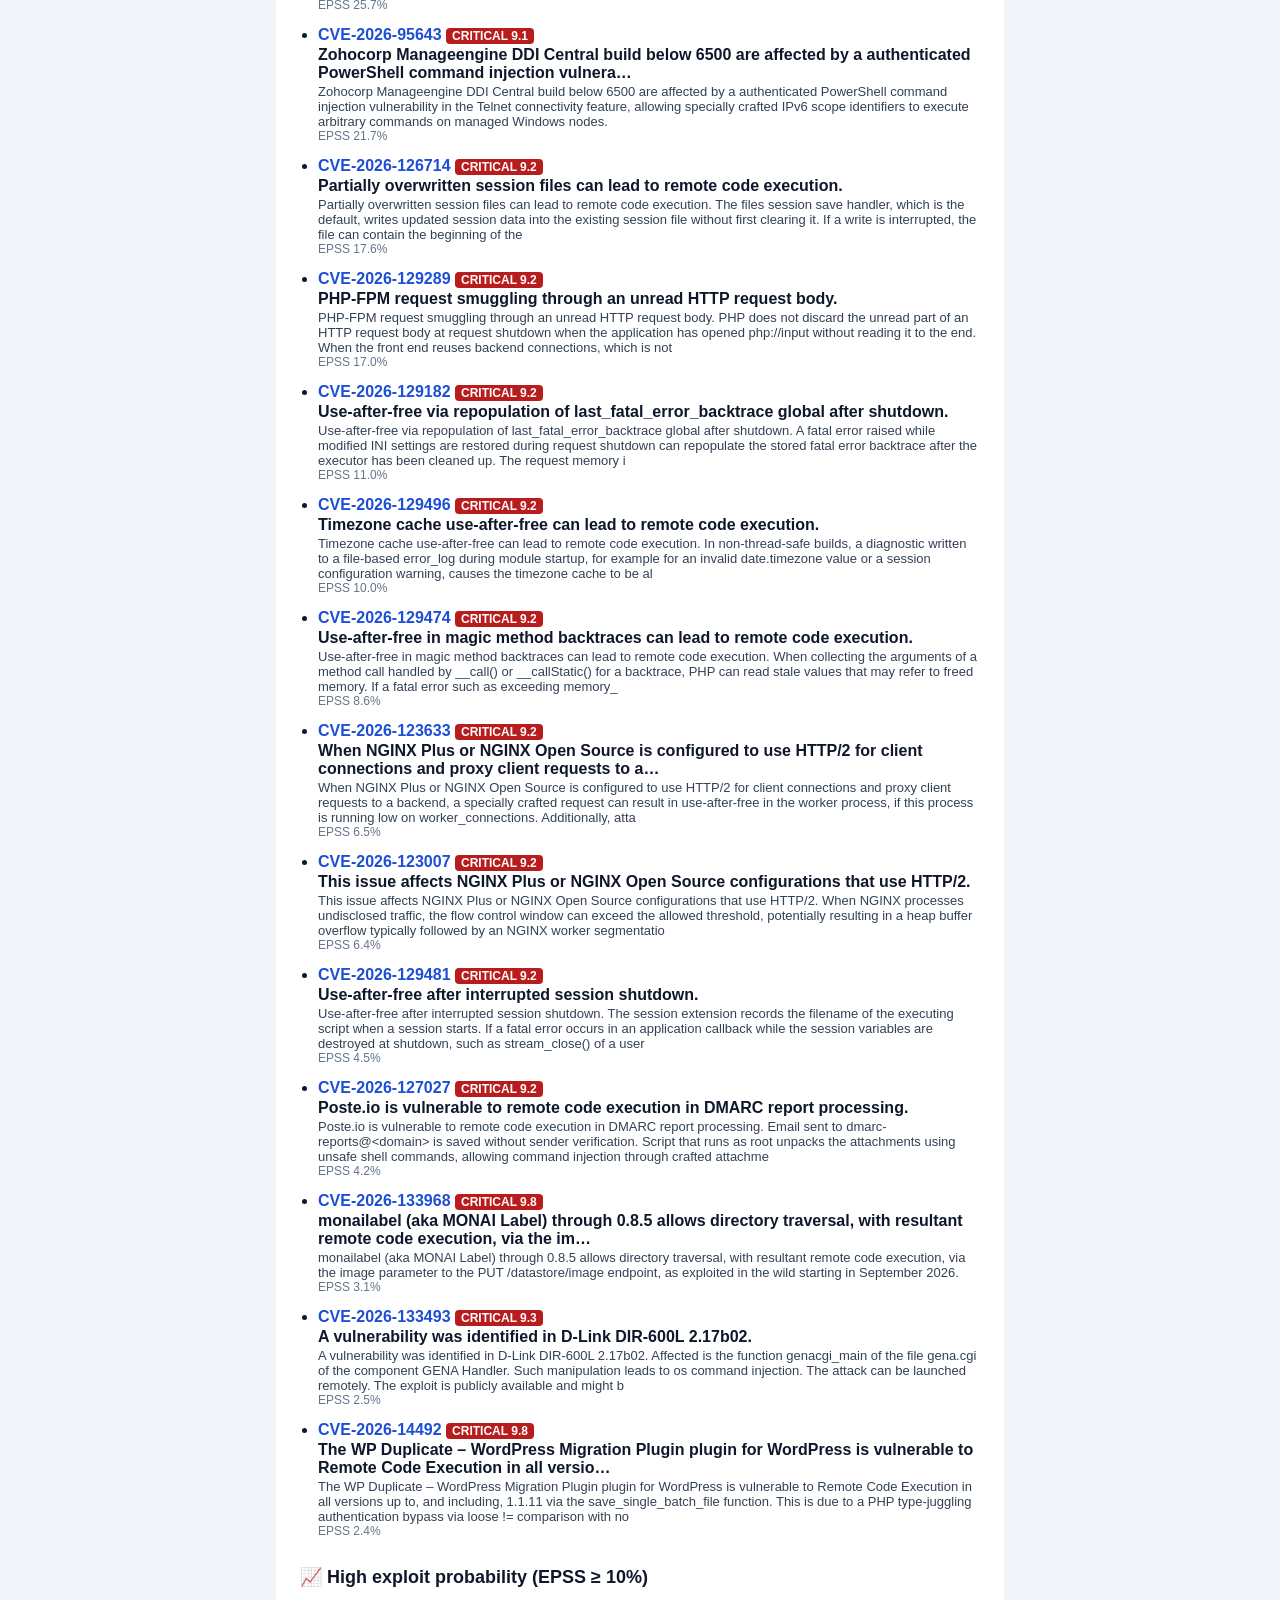
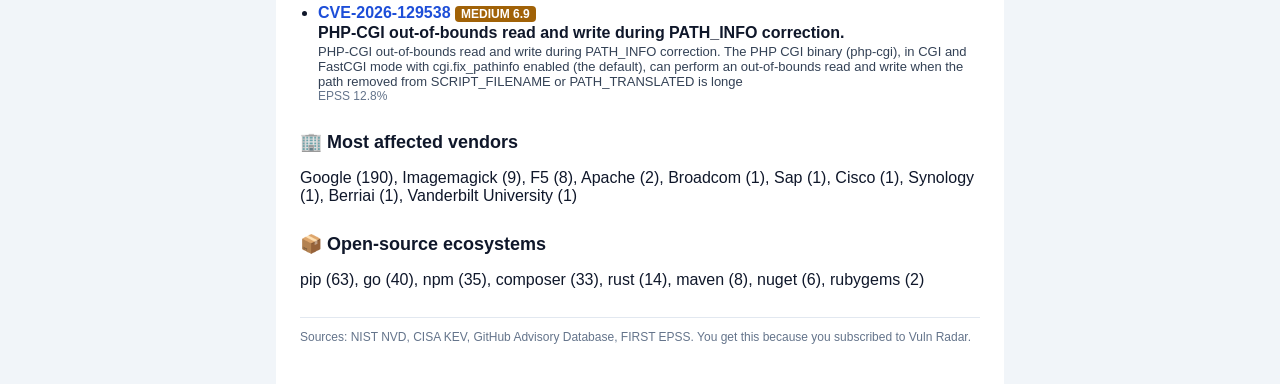
==== commit 7596ec2b: "newsletter: 2026-W47" ====
--- a/newsletters/2026-W47.html
+++ b/newsletters/2026-W47.html
@@ -1,4 +1,4 @@
-<!doctype html><html><head><meta charset="utf-8"><meta name="viewport" content="width=device-width,initial-scale=1"><title>Vuln Radar Weekly 2026-W47</title></head><body style="margin:0;background:#f1f5f9;font-family:-apple-system,Segoe UI,Roboto,Helvetica,Arial,sans-serif;color:#0f172a"><div style="max-width:680px;margin:0 auto;background:#fff;padding:28px 24px"><h1 style="margin:0;font-size:24px">🛡️ Vuln Radar Weekly — 2026-W47</h1><p style="color:#64748b;margin:4px 0 18px">2026-11-15 → 2026-11-22 · <a href="https://ratsim-rabeson.github.io/vuln-radar/">Open live dashboard</a></p><table style="width:100%;border-collapse:collapse;background:#f8fafc;border-radius:8px"><tr><td style="padding:10px;text-align:center"><div style="font-size:22px;font-weight:800;color:#0f172a">4614</div><div style="font-size:11px;color:#64748b;text-transform:uppercase">Total</div></td><td style="padding:10px;text-align:center"><div style="font-size:22px;font-weight:800;color:#b91c1c">373</div><div style="font-size:11px;color:#64748b;text-transform:uppercase">Critical</div></td><td style="padding:10px;text-align:center"><div style="font-size:22px;font-weight:800;color:#c2410c">1628</div><div style="font-size:11px;color:#64748b;text-transform:uppercase">High</div></td><td style="padding:10px;text-align:center"><div style="font-size:22px;font-weight:800;color:#a16207">1897</div><div style="font-size:11px;color:#64748b;text-transform:uppercase">Medium</div></td><td style="padding:10px;text-align:center"><div style="font-size:22px;font-weight:800;color:#7c3aed">9</div><div style="font-size:11px;color:#64748b;text-transform:uppercase">Exploited</div></td></tr></table><h2 style="font-size:18px;margin:28px 0 10px">🔥 Actively exploited — new in CISA KEV</h2><ul style="padding-left:18px"><li style="margin:0 0 14px"><a href="https://nvd.nist.gov/vuln/detail/CVE-2026-123890" style="font-weight:700;color:#1d4ed8;text-decoration:none">CVE-2026-123890</a> <span style="background:#b91c1c;color:#fff;border-radius:4px;padding:1px 6px;font-size:12px;font-weight:600">CRITICAL 9.8 · EXPLOITED (CISA KEV)</span><div style="font-weight:600;margin:2px 0">Broadcom VMware vCenter: VMWare vCenter Authentication Bypass Using an Alternate Path or Channel Vulnerability</div><div style="color:#334155;font-size:13px">VMware vCenter contains an authentication bypass vulnerability in the VMware Directory Service.
+<!doctype html><html><head><meta charset="utf-8"><meta name="viewport" content="width=device-width,initial-scale=1"><title>Vuln Radar Weekly 2026-W47</title></head><body style="margin:0;background:#f1f5f9;font-family:-apple-system,Segoe UI,Roboto,Helvetica,Arial,sans-serif;color:#0f172a"><div style="max-width:680px;margin:0 auto;background:#fff;padding:28px 24px"><h1 style="margin:0;font-size:24px">🛡️ Vuln Radar Weekly — 2026-W47</h1><p style="color:#64748b;margin:4px 0 18px">2026-11-16 → 2026-11-23 · <a href="https://ratsim-rabeson.github.io/vuln-radar/">Open live dashboard</a></p><table style="width:100%;border-collapse:collapse;background:#f8fafc;border-radius:8px"><tr><td style="padding:10px;text-align:center"><div style="font-size:22px;font-weight:800;color:#0f172a">4699</div><div style="font-size:11px;color:#64748b;text-transform:uppercase">Total</div></td><td style="padding:10px;text-align:center"><div style="font-size:22px;font-weight:800;color:#b91c1c">369</div><div style="font-size:11px;color:#64748b;text-transform:uppercase">Critical</div></td><td style="padding:10px;text-align:center"><div style="font-size:22px;font-weight:800;color:#c2410c">1644</div><div style="font-size:11px;color:#64748b;text-transform:uppercase">High</div></td><td style="padding:10px;text-align:center"><div style="font-size:22px;font-weight:800;color:#a16207">1946</div><div style="font-size:11px;color:#64748b;text-transform:uppercase">Medium</div></td><td style="padding:10px;text-align:center"><div style="font-size:22px;font-weight:800;color:#7c3aed">9</div><div style="font-size:11px;color:#64748b;text-transform:uppercase">Exploited</div></td></tr></table><h2 style="font-size:18px;margin:28px 0 10px">🔥 Actively exploited — new in CISA KEV</h2><ul style="padding-left:18px"><li style="margin:0 0 14px"><a href="https://nvd.nist.gov/vuln/detail/CVE-2026-123890" style="font-weight:700;color:#1d4ed8;text-decoration:none">CVE-2026-123890</a> <span style="background:#b91c1c;color:#fff;border-radius:4px;padding:1px 6px;font-size:12px;font-weight:600">CRITICAL 9.8 · EXPLOITED (CISA KEV)</span><div style="font-weight:600;margin:2px 0">Broadcom VMware vCenter: VMWare vCenter Authentication Bypass Using an Alternate Path or Channel Vulnerability</div><div style="color:#334155;font-size:13px">VMware vCenter contains an authentication bypass vulnerability in the VMware Directory Service.
 Affected versions: 9.1.x (fixed in 9.1.1.0200); 9.0.x (fixed in 9.0.2.0200); 8.0 (fixed in 8.0 U3m); 5.x (fixed in 5.2.5).
 Telco Cloud Platform 3.0, 4.x, 5.0.x, 5.1.x, 5.2 and Telco Cl</div><div style="color:#64748b;font-size:12px">EPSS 0.8%; CISA due 2026-11-23</div></li><li style="margin:0 0 14px"><a href="https://nvd.nist.gov/vuln/detail/CVE-2026-129448" style="font-weight:700;color:#1d4ed8;text-decoration:none">CVE-2026-129448</a> <span style="background:#b91c1c;color:#fff;border-radius:4px;padding:1px 6px;font-size:12px;font-weight:600">CRITICAL 9.8 · EXPLOITED (CISA KEV)</span><div style="font-weight:600;margin:2px 0">Apache Roller: Apache Roller Deserialization of Untrusted Data Vulnerability</div><div style="color:#334155;font-size:13px">Deserialization of Untrusted Data in Apache Roller versions 4.0.0 through 6.1.4 allows an unauthenticated remote attacker to execute arbitrary code. The XML-RPC endpoint accepts vendor extension types and deserializes them before authenticating the requester.
 
